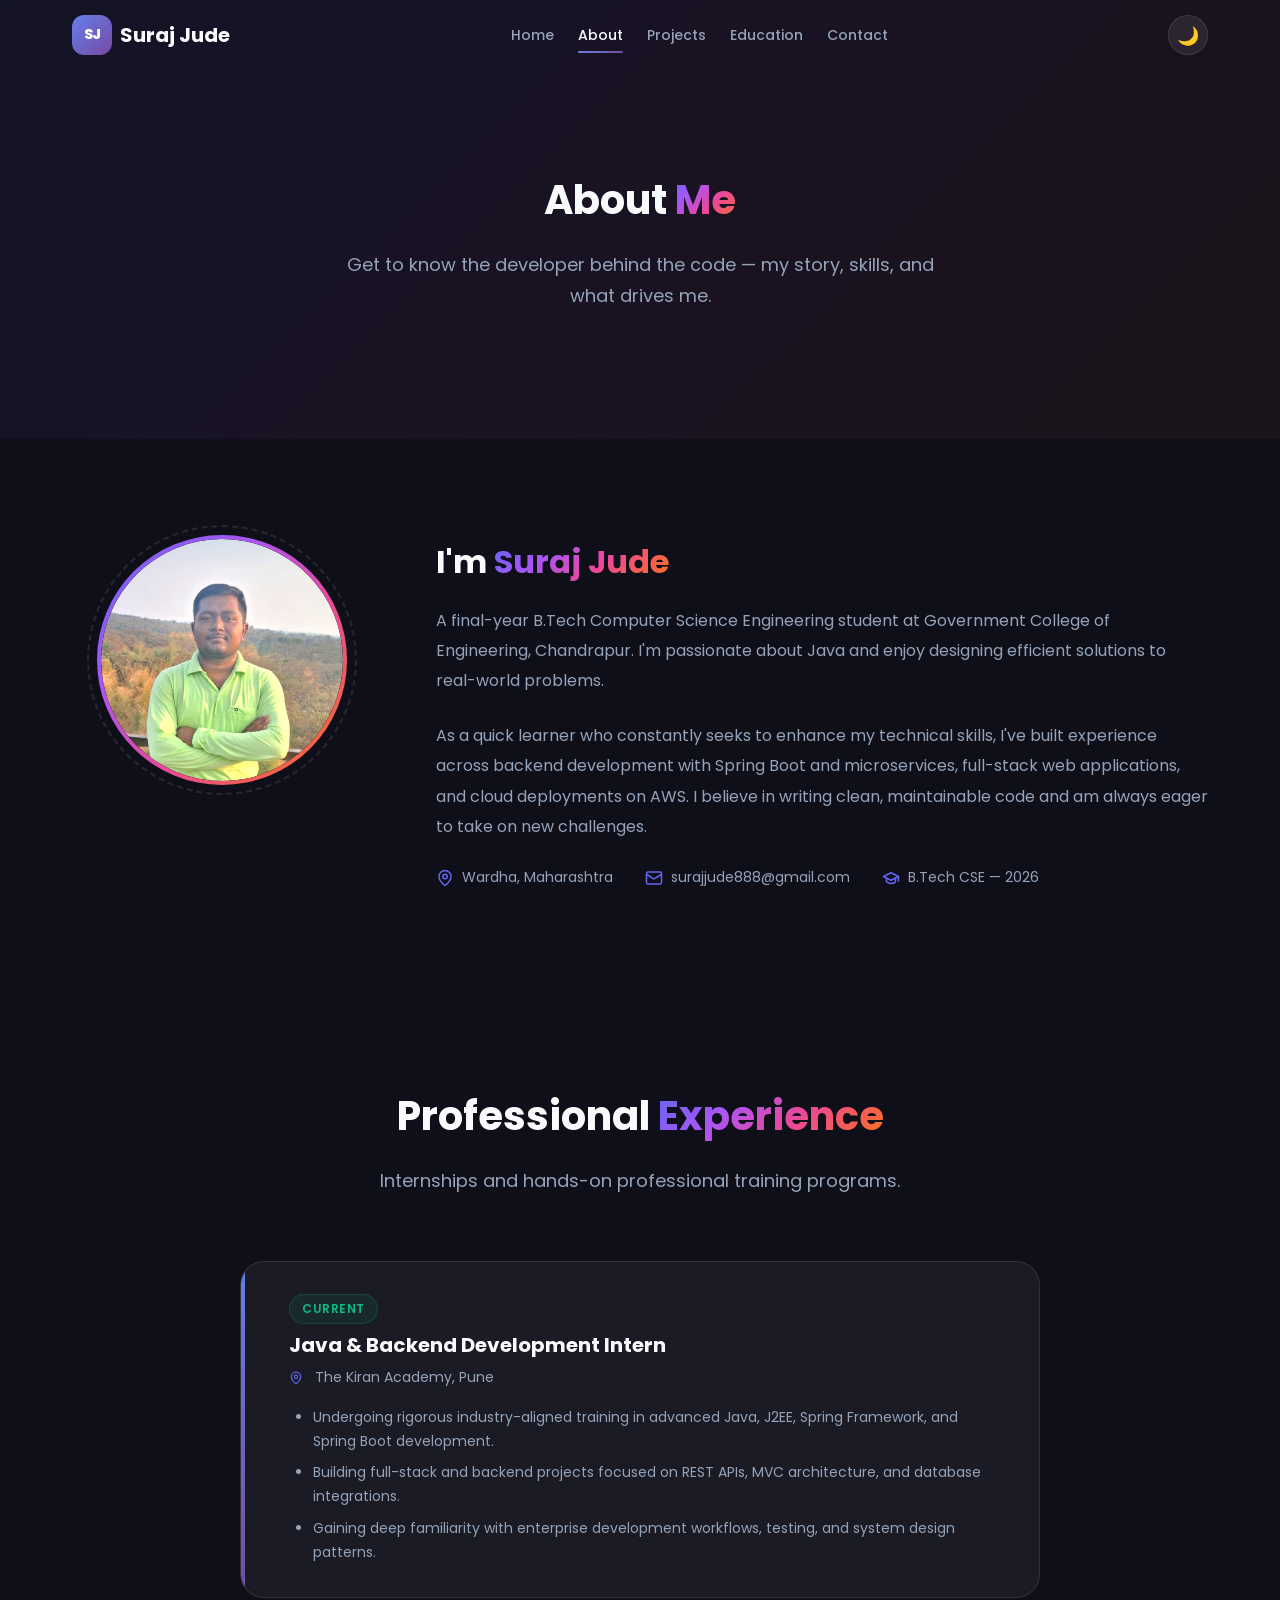
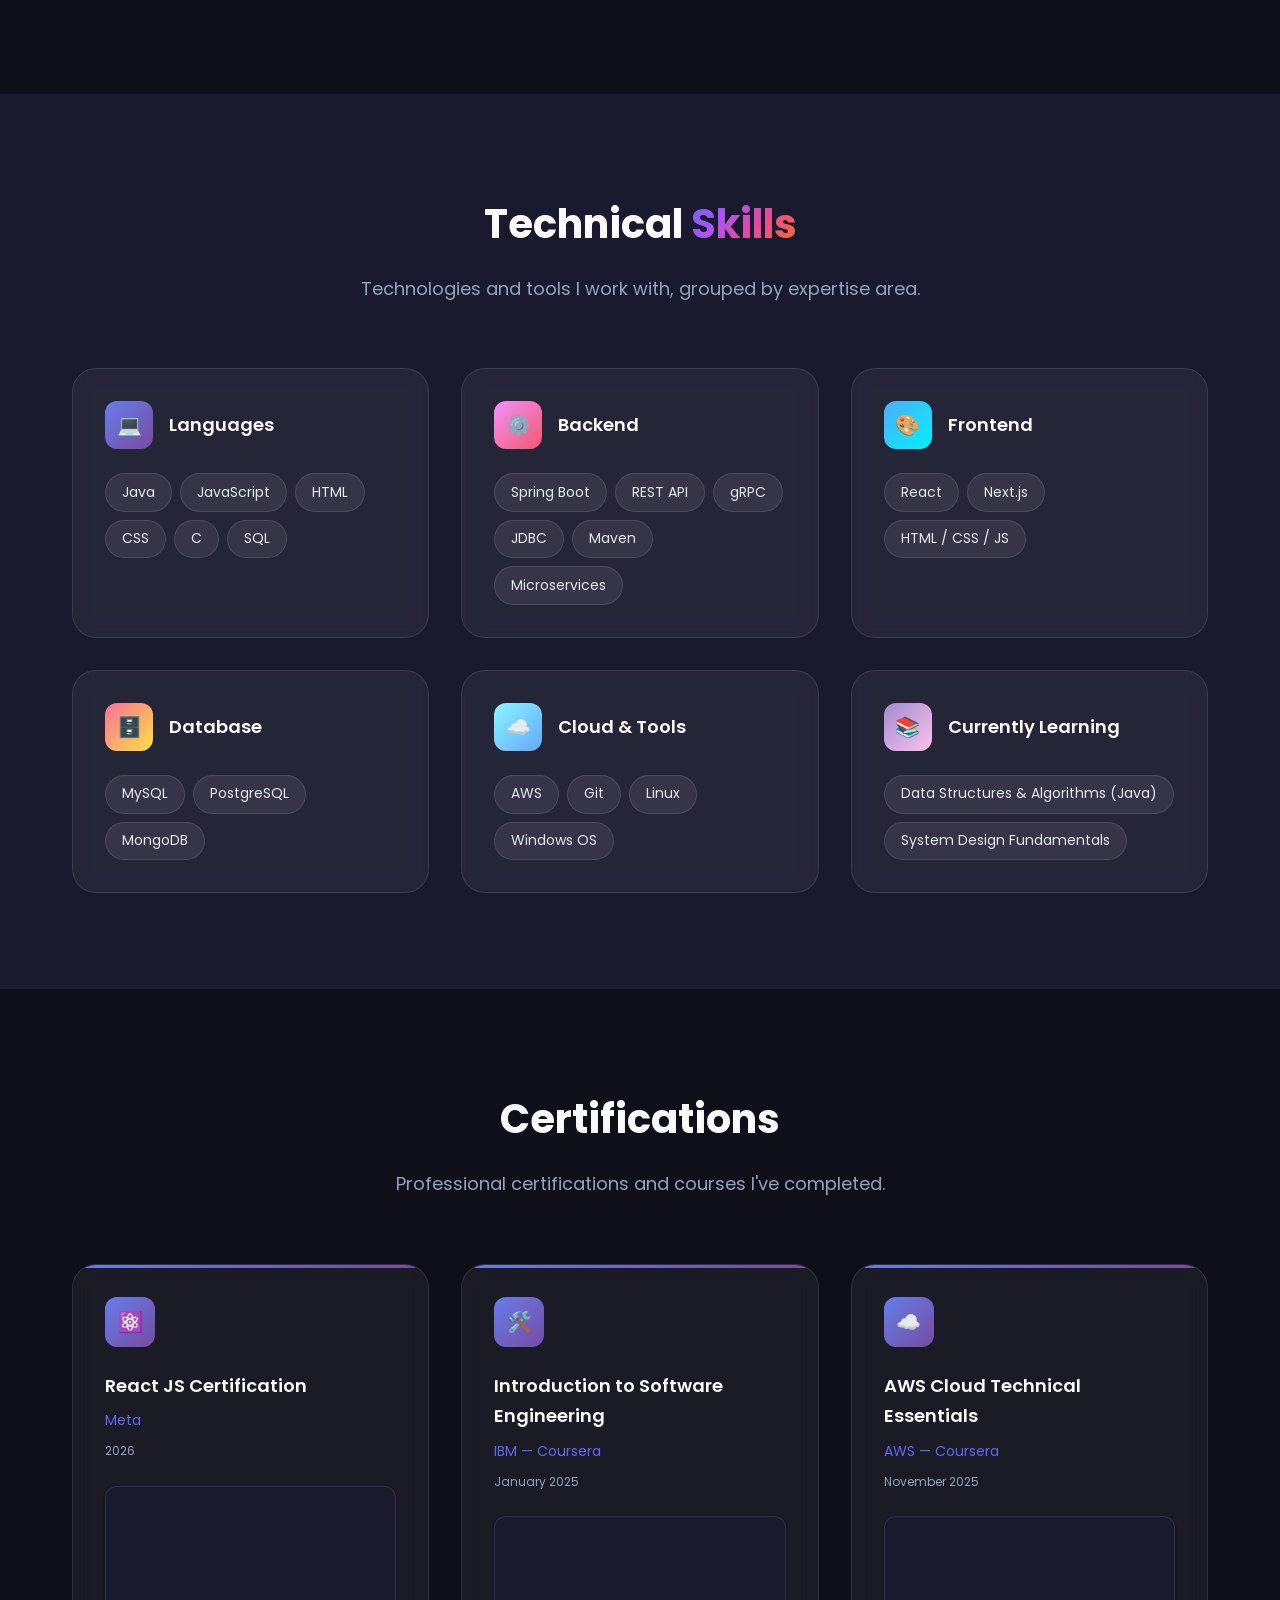
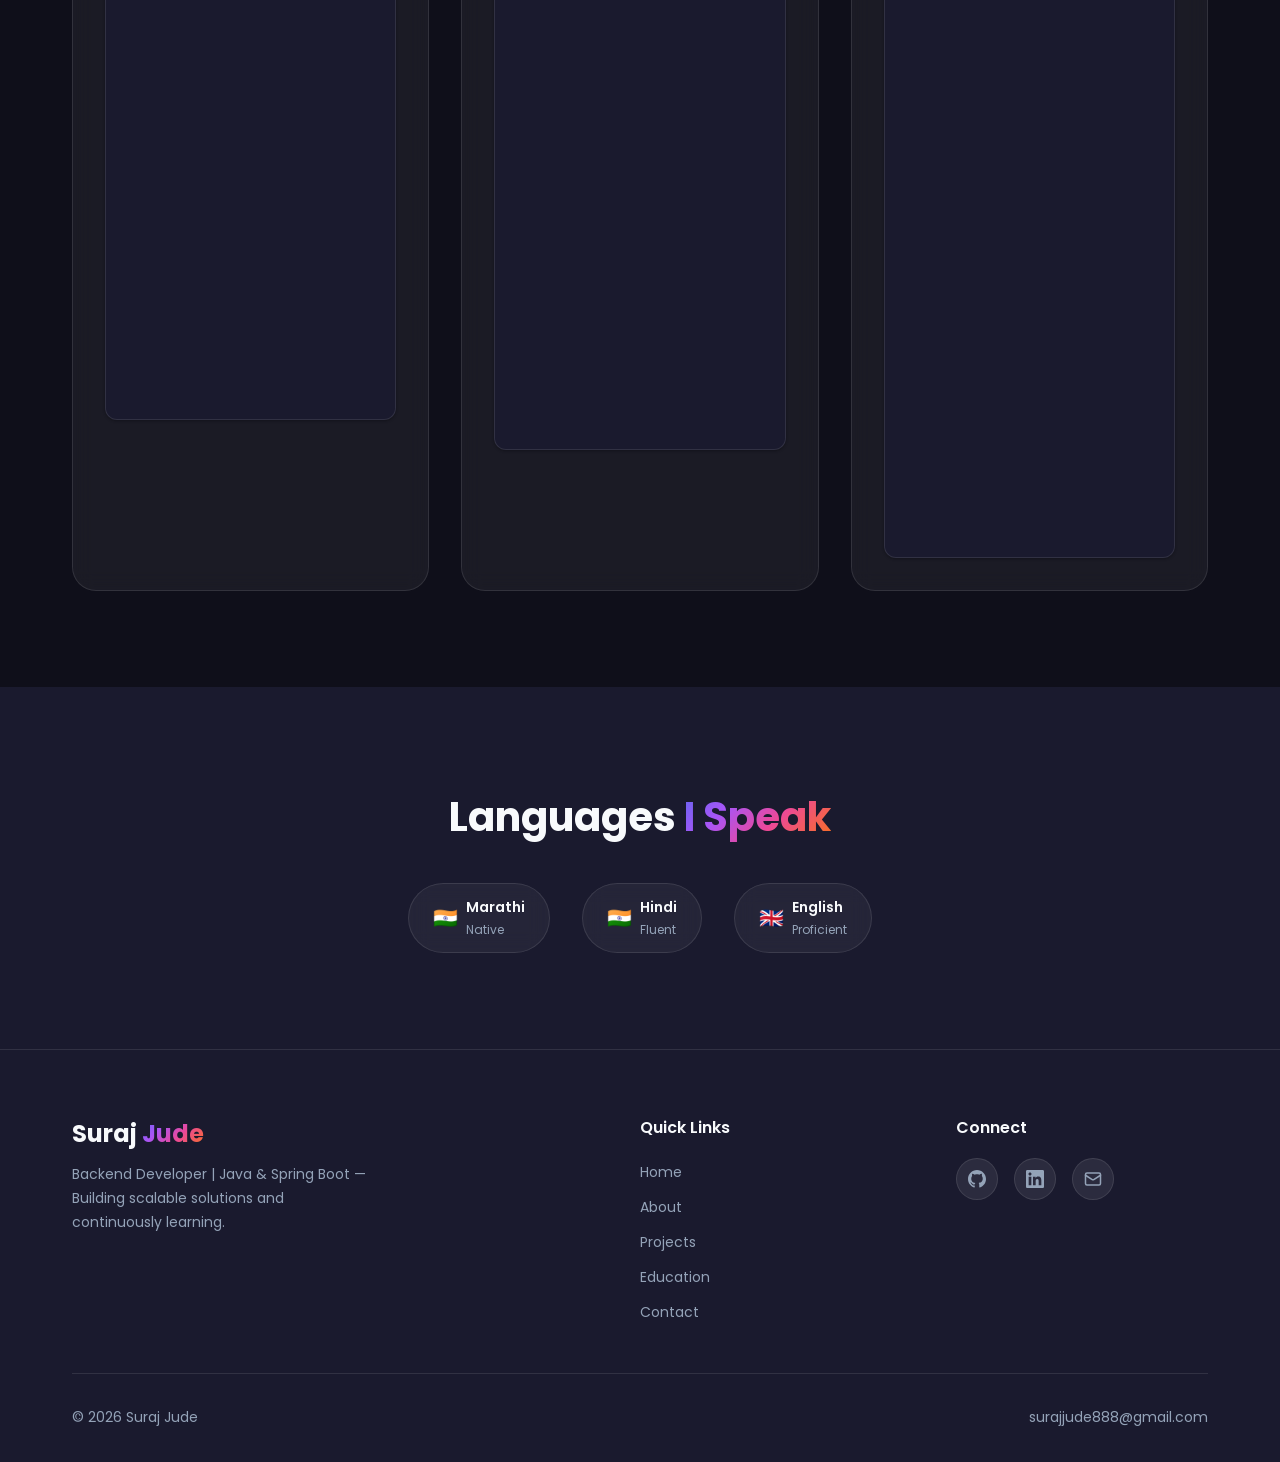
==== about.html @ 613902fc "first commit" ====
<!DOCTYPE html>
<html lang="en" data-theme="dark">
<head>
  <meta charset="UTF-8">
  <meta name="viewport" content="width=device-width, initial-scale=1.0">
  <meta name="description" content="About Suraj Jude — Skills, certifications, and background in backend development, Java, Spring Boot, and cloud technologies.">
  <title>About — Suraj Jude</title>

  <!-- Favicon -->
  <link rel="icon" href="data:image/svg+xml,<svg xmlns='http://www.w3.org/2000/svg' viewBox='0 0 100 100'><defs><linearGradient id='g' x1='0%25' y1='0%25' x2='100%25' y2='100%25'><stop offset='0%25' style='stop-color:%236366f1'/><stop offset='100%25' style='stop-color:%23a855f7'/></linearGradient></defs><rect rx='20' width='100' height='100' fill='url(%23g)'/><text x='50' y='68' font-family='Poppins,sans-serif' font-size='48' font-weight='800' fill='white' text-anchor='middle'>SJ</text></svg>" type="image/svg+xml">

  <link rel="stylesheet" href="css/style.css">
</head>
<body>

  <!-- ==================== NAVBAR ==================== -->
  <nav class="navbar" aria-label="Main navigation">
    <div class="container">
      <a href="index.html" class="nav-logo" aria-label="Suraj Jude — Home">
        <span class="nav-logo-badge">SJ</span>
        <span>Suraj Jude</span>
      </a>
      <ul class="nav-links" id="nav-links">
        <li><a href="index.html" class="nav-link">Home</a></li>
        <li><a href="about.html" class="nav-link">About</a></li>
        <li><a href="projects.html" class="nav-link">Projects</a></li>
        <li><a href="education.html" class="nav-link">Education</a></li>
        <li><a href="contact.html" class="nav-link">Contact</a></li>
      </ul>
      <div class="nav-actions">
        <button class="theme-toggle" aria-label="Toggle dark/light mode">
          <span class="icon-moon">🌙</span>
          <span class="icon-sun">☀️</span>
        </button>
        <button class="nav-hamburger" id="nav-hamburger" aria-label="Toggle menu" aria-expanded="false">
          <span></span><span></span><span></span>
        </button>
      </div>
    </div>
  </nav>
  <div class="nav-mobile-overlay" id="nav-mobile-overlay"></div>

  <!-- ==================== PAGE HEADER ==================== -->
  <header class="page-header">
    <div class="container">
      <h1 class="section-title">About <span>Me</span></h1>
      <p class="section-subtitle">Get to know the developer behind the code — my story, skills, and what drives me.</p>
    </div>
  </header>

  <!-- ==================== ABOUT INTRO ==================== -->
  <section class="section">
    <div class="container">
      <div class="about-intro">
        <div class="about-photo-wrapper reveal-left">
          <div class="about-photo">
            <div class="about-photo-inner">
              <img src="assets/images/myphoto.jpg" alt="Suraj Jude — Backend Developer" class="profile-photo">
            </div>
          </div>
        </div>

        <div class="about-bio reveal-right">
          <h2>I'm <span class="gradient-text">Suraj Jude</span></h2>
          <p>
            A final-year B.Tech Computer Science Engineering student at Government College of Engineering, Chandrapur. I'm passionate about Java and enjoy designing efficient solutions to real-world problems.
          </p>
          <p>
            As a quick learner who constantly seeks to enhance my technical skills, I've built experience across backend development with Spring Boot and microservices, full-stack web applications, and cloud deployments on AWS. I believe in writing clean, maintainable code and am always eager to take on new challenges.
          </p>

          <div class="info-row">
            <div class="info-item">
              <svg viewBox="0 0 24 24" fill="none" stroke="currentColor" stroke-width="2" stroke-linecap="round" stroke-linejoin="round"><path d="M20 10c0 6-8 12-8 12s-8-6-8-12a8 8 0 0 1 16 0Z"/><circle cx="12" cy="10" r="3"/></svg>
              <span>Wardha, Maharashtra</span>
            </div>
            <div class="info-item">
              <svg viewBox="0 0 24 24" fill="none" stroke="currentColor" stroke-width="2" stroke-linecap="round" stroke-linejoin="round"><rect x="2" y="4" width="20" height="16" rx="2"/><path d="m22 7-8.97 5.7a1.94 1.94 0 0 1-2.06 0L2 7"/></svg>
              <span>surajjude888@gmail.com</span>
            </div>
            <div class="info-item">
              <svg viewBox="0 0 24 24" fill="none" stroke="currentColor" stroke-width="2" stroke-linecap="round" stroke-linejoin="round"><path d="M22 10v6M2 10l10-5 10 5-10 5z"/><path d="M6 12v5c3 3 10 3 12 0v-5"/></svg>
              <span>B.Tech CSE — 2026</span>
            </div>
          </div>
        </div>
      </div>
    </div>
  </section>

  <!-- ==================== EXPERIENCE ==================== -->
  <section class="section" id="experience">
    <div class="container">
      <h2 class="section-title reveal">Professional <span>Experience</span></h2>
      <p class="section-subtitle reveal">Internships and hands-on professional training programs.</p>

      <div class="experience-timeline">
        <div class="experience-card reveal">
          <div class="experience-header">
            <span class="exp-badge">Current</span>
            <h3>Java & Backend Development Intern</h3>
            <p class="exp-org">
              <svg width="14" height="14" viewBox="0 0 24 24" fill="none" stroke="currentColor" stroke-width="2" stroke-linecap="round" stroke-linejoin="round" style="display:inline-block;vertical-align:middle;margin-right:4px;"><path d="M20 10c0 6-8 12-8 12s-8-6-8-12a8 8 0 0 1 16 0Z"/><circle cx="12" cy="10" r="3"/></svg>
              The Kiran Academy, Pune
            </p>
          </div>
          <ul class="exp-details">
            <li>Undergoing rigorous industry-aligned training in advanced Java, J2EE, Spring Framework, and Spring Boot development.</li>
            <li>Building full-stack and backend projects focused on REST APIs, MVC architecture, and database integrations.</li>
            <li>Gaining deep familiarity with enterprise development workflows, testing, and system design patterns.</li>
          </ul>
        </div>
      </div>
    </div>
  </section>

  <!-- ==================== SKILLS ==================== -->
  <section class="section skills-section" id="skills">
    <div class="container">
      <h2 class="section-title">Technical <span>Skills</span></h2>
      <p class="section-subtitle">Technologies and tools I work with, grouped by expertise area.</p>

      <div class="skills-grid">
        <!-- Languages -->
        <div class="skill-category reveal">
          <div class="skill-category-header">
            <div class="skill-category-icon" style="background: var(--gradient-primary); color: #fff;">💻</div>
            <h3>Languages</h3>
          </div>
          <div class="skill-tags">
            <span class="skill-tag">Java</span>
            <span class="skill-tag">JavaScript</span>
            <span class="skill-tag">HTML</span>
            <span class="skill-tag">CSS</span>
            <span class="skill-tag">C</span>
            <span class="skill-tag">SQL</span>
          </div>
        </div>

        <!-- Backend -->
        <div class="skill-category reveal">
          <div class="skill-category-header">
            <div class="skill-category-icon" style="background: var(--gradient-accent); color: #fff;">⚙️</div>
            <h3>Backend</h3>
          </div>
          <div class="skill-tags">
            <span class="skill-tag">Spring Boot</span>
            <span class="skill-tag">REST API</span>
            <span class="skill-tag">gRPC</span>
            <span class="skill-tag">JDBC</span>
            <span class="skill-tag">Maven</span>
            <span class="skill-tag">Microservices</span>
          </div>
        </div>

        <!-- Frontend -->
        <div class="skill-category reveal">
          <div class="skill-category-header">
            <div class="skill-category-icon" style="background: var(--gradient-blue); color: #fff;">🎨</div>
            <h3>Frontend</h3>
          </div>
          <div class="skill-tags">
            <span class="skill-tag">React</span>
            <span class="skill-tag">Next.js</span>
            <span class="skill-tag">HTML / CSS / JS</span>
          </div>
        </div>

        <!-- Database -->
        <div class="skill-category reveal">
          <div class="skill-category-header">
            <div class="skill-category-icon" style="background: var(--gradient-sunset); color: #fff;">🗄️</div>
            <h3>Database</h3>
          </div>
          <div class="skill-tags">
            <span class="skill-tag">MySQL</span>
            <span class="skill-tag">PostgreSQL</span>
            <span class="skill-tag">MongoDB</span>
          </div>
        </div>

        <!-- Cloud & Tools -->
        <div class="skill-category reveal">
          <div class="skill-category-header">
            <div class="skill-category-icon" style="background: var(--gradient-cool); color: #fff;">☁️</div>
            <h3>Cloud & Tools</h3>
          </div>
          <div class="skill-tags">
            <span class="skill-tag">AWS</span>
            <span class="skill-tag">Git</span>
            <span class="skill-tag">Linux</span>
            <span class="skill-tag">Windows OS</span>
          </div>
        </div>

        <!-- Currently Learning -->
        <div class="skill-category reveal">
          <div class="skill-category-header">
            <div class="skill-category-icon" style="background: var(--gradient-ocean); color: #fff;">📚</div>
            <h3>Currently Learning</h3>
          </div>
          <div class="skill-tags">
            <span class="skill-tag">Data Structures & Algorithms (Java)</span>
            <span class="skill-tag">System Design Fundamentals</span>
          </div>
        </div>
      </div>
    </div>
  </section>

  <!-- ==================== CERTIFICATIONS ==================== -->
  <section class="section" id="certifications">
    <div class="container">
      <h2 class="section-title">Certifications</h2>
      <p class="section-subtitle">Professional certifications and courses I've completed.</p>

      <div class="certs-grid">
        <!-- React JS Certificate -->
        <div class="cert-card reveal">
          <div class="cert-icon">⚛️</div>
          <h3>React JS Certification</h3>
          <p class="cert-issuer">Meta</p>
          <p class="cert-date">2026</p>
          <div class="cert-iframe-container">
            <iframe src="https://www.linkedin.com/embed/feed/update/urn:li:ugcPost:7474443190616649728?collapsed=1" height="532" frameborder="0" allowfullscreen="" title="Embedded React Post"></iframe>
          </div>
        </div>

        <!-- Introduction to Software Engineering -->
        <div class="cert-card reveal">
          <div class="cert-icon">🛠️</div>
          <h3>Introduction to Software Engineering</h3>
          <p class="cert-issuer">IBM — Coursera</p>
          <p class="cert-date">January 2025</p>
          <div class="cert-iframe-container">
            <iframe src="https://www.linkedin.com/embed/feed/update/urn:li:ugcPost:7474443582150668288?collapsed=1" height="532" frameborder="0" allowfullscreen="" title="Embedded IBM Post"></iframe>
          </div>
        </div>

        <!-- AWS Cloud Technical Essentials -->
        <div class="cert-card reveal">
          <div class="cert-icon">☁️</div>
          <h3>AWS Cloud Technical Essentials</h3>
          <p class="cert-issuer">AWS — Coursera</p>
          <p class="cert-date">November 2025</p>
          <div class="cert-iframe-container">
            <iframe src="https://www.linkedin.com/embed/feed/update/urn:li:share:7398021955867549696?collapsed=1" height="640" frameborder="0" allowfullscreen="" title="Embedded AWS Post"></iframe>
          </div>
        </div>
      </div>
    </div>
  </section>

  <!-- ==================== LANGUAGES SPOKEN ==================== -->
  <section class="section" id="languages-spoken" style="background: var(--color-bg-secondary);">
    <div class="container">
      <h2 class="section-title">Languages <span>I Speak</span></h2>
      <div class="languages-row">
        <div class="language-item reveal">
          <span class="lang-flag">🇮🇳</span>
          <div class="lang-info">
            <div class="lang-name">Marathi</div>
            <div class="lang-level">Native</div>
          </div>
        </div>
        <div class="language-item reveal">
          <span class="lang-flag">🇮🇳</span>
          <div class="lang-info">
            <div class="lang-name">Hindi</div>
            <div class="lang-level">Fluent</div>
          </div>
        </div>
        <div class="language-item reveal">
          <span class="lang-flag">🇬🇧</span>
          <div class="lang-info">
            <div class="lang-name">English</div>
            <div class="lang-level">Proficient</div>
          </div>
        </div>
      </div>
    </div>
  </section>

  <!-- ==================== FOOTER ==================== -->
  <footer class="footer">
    <div class="container">
      <div class="footer-content">
        <div class="footer-brand">
          <h3>Suraj <span class="gradient-text">Jude</span></h3>
          <p>Backend Developer | Java & Spring Boot — Building scalable solutions and continuously learning.</p>
        </div>
        <div class="footer-links">
          <h4>Quick Links</h4>
          <ul>
            <li><a href="index.html">Home</a></li>
            <li><a href="about.html">About</a></li>
            <li><a href="projects.html">Projects</a></li>
            <li><a href="education.html">Education</a></li>
            <li><a href="contact.html">Contact</a></li>
          </ul>
        </div>
        <div class="footer-social">
          <h4>Connect</h4>
          <div class="footer-social-icons">
            <a href="https://github.com/Surajjude" class="social-icon" target="_blank" rel="noopener noreferrer" aria-label="GitHub"><svg width="18" height="18" viewBox="0 0 24 24" fill="currentColor"><path d="M12 0c-6.626 0-12 5.373-12 12 0 5.302 3.438 9.8 8.207 11.387.599.111.793-.261.793-.577v-2.234c-3.338.726-4.033-1.416-4.033-1.416-.546-1.387-1.333-1.756-1.333-1.756-1.089-.745.083-.729.083-.729 1.205.084 1.839 1.237 1.839 1.237 1.07 1.834 2.807 1.304 3.492.997.107-.775.418-1.305.762-1.604-2.665-.305-5.467-1.334-5.467-5.931 0-1.311.469-2.381 1.236-3.221-.124-.303-.535-1.524.117-3.176 0 0 1.008-.322 3.301 1.23.957-.266 1.983-.399 3.003-.404 1.02.005 2.047.138 3.006.404 2.291-1.552 3.297-1.23 3.297-1.23.653 1.653.242 2.874.118 3.176.77.84 1.235 1.911 1.235 3.221 0 4.609-2.807 5.624-5.479 5.921.43.372.823 1.102.823 2.222v3.293c0 .319.192.694.801.576 4.765-1.589 8.199-6.086 8.199-11.386 0-6.627-5.373-12-12-12z"/></svg></a>
            <a href="https://www.linkedin.com/in/suraj-jude-26513a316/" class="social-icon" target="_blank" rel="noopener noreferrer" aria-label="LinkedIn"><svg width="18" height="18" viewBox="0 0 24 24" fill="currentColor"><path d="M20.447 20.452h-3.554v-5.569c0-1.328-.027-3.037-1.852-3.037-1.853 0-2.136 1.445-2.136 2.939v5.667H9.351V9h3.414v1.561h.046c.477-.9 1.637-1.85 3.37-1.85 3.601 0 4.267 2.37 4.267 5.455v6.286zM5.337 7.433c-1.144 0-2.063-.926-2.063-2.065 0-1.138.92-2.063 2.063-2.063 1.14 0 2.064.925 2.064 2.063 0 1.139-.925 2.065-2.064 2.065zm1.782 13.019H3.555V9h3.564v11.452zM22.225 0H1.771C.792 0 0 .774 0 1.729v20.542C0 23.227.792 24 1.771 24h20.451C23.2 24 24 23.227 24 22.271V1.729C24 .774 23.2 0 22.222 0h.003z"/></svg></a>
            <a href="mailto:surajjude888@gmail.com" class="social-icon" aria-label="Email"><svg width="18" height="18" viewBox="0 0 24 24" fill="none" stroke="currentColor" stroke-width="2" stroke-linecap="round" stroke-linejoin="round"><rect x="2" y="4" width="20" height="16" rx="2"/><path d="m22 7-8.97 5.7a1.94 1.94 0 0 1-2.06 0L2 7"/></svg></a>
          </div>
        </div>
      </div>
      <div class="footer-bottom">
        <p>© <span id="footer-year"></span> Suraj Jude</p>
        <div class="footer-bottom-links">
          <a href="mailto:surajjude888@gmail.com">surajjude888@gmail.com</a>
        </div>
      </div>
    </div>
  </footer>

  <script src="js/script.js"></script>
</body>
</html>
---- css/style.css ----
/* ============================================
   PORTFOLIO WEBSITE — SHARED STYLES
   Author: Suraj Jude
   ============================================ */

/* ---------- Google Fonts ---------- */
@import url('https://fonts.googleapis.com/css2?family=Poppins:wght@300;400;500;600;700;800&display=swap');

/* ---------- CSS Custom Properties ---------- */
:root {
  /* Primary gradients */
  --gradient-primary: linear-gradient(135deg, #667eea 0%, #764ba2 100%);
  --gradient-hero: linear-gradient(135deg, #6366f1 0%, #a855f7 30%, #ec4899 60%, #f97316 100%);
  --gradient-accent: linear-gradient(135deg, #f093fb 0%, #f5576c 100%);
  --gradient-blue: linear-gradient(135deg, #4facfe 0%, #00f2fe 100%);
  --gradient-sunset: linear-gradient(135deg, #fa709a 0%, #fee140 100%);
  --gradient-ocean: linear-gradient(135deg, #a18cd1 0%, #fbc2eb 100%);
  --gradient-warm: linear-gradient(135deg, #f6d365 0%, #fda085 100%);
  --gradient-cool: linear-gradient(135deg, #89f7fe 0%, #66a6ff 100%);
  --gradient-timeline: linear-gradient(180deg, #667eea 0%, #a855f7 50%, #ec4899 100%);

  /* Solid colors */
  --color-primary: #6366f1;
  --color-secondary: #a855f7;
  --color-accent: #ec4899;
  --color-success: #10b981;
  --color-warning: #f59e0b;

  /* Neutrals */
  --color-bg: #0f0f1a;
  --color-bg-secondary: #1a1a2e;
  --color-bg-card: rgba(255, 255, 255, 0.05);
  --color-bg-glass: rgba(255, 255, 255, 0.08);
  --color-text: #e2e8f0;
  --color-text-muted: #94a3b8;
  --color-text-heading: #f8fafc;
  --color-border: rgba(255, 255, 255, 0.1);

  /* Spacing */
  --space-xs: 0.25rem;
  --space-sm: 0.5rem;
  --space-md: 1rem;
  --space-lg: 1.5rem;
  --space-xl: 2rem;
  --space-2xl: 3rem;
  --space-3xl: 4rem;
  --space-4xl: 6rem;

  /* Typography */
  --font-family: 'Poppins', sans-serif;
  --font-size-xs: 0.75rem;
  --font-size-sm: 0.875rem;
  --font-size-base: 1rem;
  --font-size-lg: 1.125rem;
  --font-size-xl: 1.25rem;
  --font-size-2xl: 1.5rem;
  --font-size-3xl: 2rem;
  --font-size-4xl: 2.5rem;
  --font-size-5xl: 3.5rem;

  /* Border radius */
  --radius-sm: 0.375rem;
  --radius-md: 0.75rem;
  --radius-lg: 1rem;
  --radius-xl: 1.5rem;
  --radius-full: 9999px;

  /* Shadows */
  --shadow-sm: 0 1px 3px rgba(0, 0, 0, 0.3);
  --shadow-md: 0 4px 6px rgba(0, 0, 0, 0.3);
  --shadow-lg: 0 10px 25px rgba(0, 0, 0, 0.4);
  --shadow-xl: 0 20px 50px rgba(0, 0, 0, 0.5);
  --shadow-glow-primary: 0 0 30px rgba(99, 102, 241, 0.3);
  --shadow-glow-accent: 0 0 30px rgba(236, 72, 153, 0.3);

  /* Transitions */
  --transition-fast: 0.2s ease;
  --transition-base: 0.3s ease;
  --transition-slow: 0.5s ease;

  /* Layout */
  --max-width: 1200px;
  --navbar-height: 70px;
}

/* ---------- Light Mode ---------- */
[data-theme="light"] {
  --color-bg: #f8fafc;
  --color-bg-secondary: #f1f5f9;
  --color-bg-card: rgba(255, 255, 255, 0.8);
  --color-bg-glass: rgba(255, 255, 255, 0.6);
  --color-text: #334155;
  --color-text-muted: #64748b;
  --color-text-heading: #0f172a;
  --color-border: rgba(0, 0, 0, 0.1);
  --shadow-sm: 0 1px 3px rgba(0, 0, 0, 0.08);
  --shadow-md: 0 4px 6px rgba(0, 0, 0, 0.08);
  --shadow-lg: 0 10px 25px rgba(0, 0, 0, 0.1);
  --shadow-xl: 0 20px 50px rgba(0, 0, 0, 0.15);
  --shadow-glow-primary: 0 0 30px rgba(99, 102, 241, 0.15);
  --shadow-glow-accent: 0 0 30px rgba(236, 72, 153, 0.15);
}

/* ---------- Reset & Base ---------- */
*,
*::before,
*::after {
  margin: 0;
  padding: 0;
  box-sizing: border-box;
}

html {
  scroll-behavior: smooth;
  font-size: 16px;
}

body {
  font-family: var(--font-family);
  background-color: var(--color-bg);
  color: var(--color-text);
  line-height: 1.7;
  overflow-x: hidden;
  min-height: 100vh;
}

a {
  text-decoration: none;
  color: inherit;
  transition: color var(--transition-fast);
}

ul, ol {
  list-style: none;
}

img {
  max-width: 100%;
  display: block;
}

button {
  font-family: inherit;
  cursor: pointer;
  border: none;
  outline: none;
}

::selection {
  background: var(--color-primary);
  color: #fff;
}

/* ---------- Scrollbar ---------- */
::-webkit-scrollbar {
  width: 8px;
}

::-webkit-scrollbar-track {
  background: var(--color-bg);
}

::-webkit-scrollbar-thumb {
  background: var(--gradient-primary);
  border-radius: var(--radius-full);
}

/* ---------- Utility Classes ---------- */
.container {
  max-width: var(--max-width);
  margin: 0 auto;
  padding: 0 var(--space-xl);
}

.section {
  padding: var(--space-4xl) 0;
}

.section-title {
  font-size: var(--font-size-4xl);
  font-weight: 700;
  color: var(--color-text-heading);
  text-align: center;
  margin-bottom: var(--space-md);
}

.section-title span {
  background: var(--gradient-hero);
  -webkit-background-clip: text;
  -webkit-text-fill-color: transparent;
  background-clip: text;
}

.section-subtitle {
  font-size: var(--font-size-lg);
  color: var(--color-text-muted);
  text-align: center;
  max-width: 600px;
  margin: 0 auto var(--space-3xl);
}

.gradient-text {
  background: var(--gradient-hero);
  -webkit-background-clip: text;
  -webkit-text-fill-color: transparent;
  background-clip: text;
}

/* ---------- Buttons ---------- */
.btn {
  display: inline-flex;
  align-items: center;
  gap: var(--space-sm);
  padding: 0.75rem 1.75rem;
  border-radius: var(--radius-full);
  font-size: var(--font-size-base);
  font-weight: 600;
  transition: all var(--transition-base);
  position: relative;
  overflow: hidden;
}

.btn-primary {
  background: var(--gradient-primary);
  color: #fff;
  box-shadow: var(--shadow-glow-primary);
}

.btn-primary:hover {
  transform: translateY(-3px);
  box-shadow: 0 0 40px rgba(99, 102, 241, 0.5);
}

.btn-secondary {
  background: transparent;
  color: var(--color-text);
  border: 2px solid var(--color-border);
  backdrop-filter: blur(10px);
}

.btn-secondary:hover {
  border-color: var(--color-primary);
  color: var(--color-primary);
  transform: translateY(-3px);
  box-shadow: var(--shadow-glow-primary);
}

.btn-accent {
  background: var(--gradient-accent);
  color: #fff;
  box-shadow: var(--shadow-glow-accent);
}

.btn-accent:hover {
  transform: translateY(-3px);
  box-shadow: 0 0 40px rgba(236, 72, 153, 0.5);
}

/* ============================================
   NAVBAR
   ============================================ */
.navbar {
  position: fixed;
  top: 0;
  left: 0;
  width: 100%;
  height: var(--navbar-height);
  z-index: 1000;
  transition: all var(--transition-base);
  display: flex;
  align-items: center;
}

.navbar.scrolled {
  background: rgba(15, 15, 26, 0.85);
  backdrop-filter: blur(20px);
  -webkit-backdrop-filter: blur(20px);
  box-shadow: 0 2px 30px rgba(0, 0, 0, 0.3);
  border-bottom: 1px solid var(--color-border);
}

[data-theme="light"] .navbar.scrolled {
  background: rgba(248, 250, 252, 0.85);
}

.navbar .container {
  display: flex;
  align-items: center;
  justify-content: space-between;
  width: 100%;
}

.nav-logo {
  display: flex;
  align-items: center;
  gap: var(--space-sm);
  font-size: var(--font-size-xl);
  font-weight: 700;
  color: var(--color-text-heading);
  z-index: 1001;
}

.nav-logo-badge {
  display: inline-flex;
  align-items: center;
  justify-content: center;
  width: 40px;
  height: 40px;
  border-radius: var(--radius-md);
  background: var(--gradient-primary);
  color: #fff;
  font-size: var(--font-size-sm);
  font-weight: 800;
  letter-spacing: -0.5px;
}

.nav-links {
  display: flex;
  align-items: center;
  gap: var(--space-lg);
}

.nav-link {
  position: relative;
  font-size: var(--font-size-sm);
  font-weight: 500;
  color: var(--color-text-muted);
  padding: var(--space-sm) 0;
  transition: color var(--transition-fast);
}

.nav-link:hover,
.nav-link.active {
  color: var(--color-text-heading);
}

.nav-link::after {
  content: '';
  position: absolute;
  bottom: 0;
  left: 0;
  width: 0;
  height: 2px;
  background: var(--gradient-primary);
  border-radius: var(--radius-full);
  transition: width var(--transition-base);
}

.nav-link:hover::after,
.nav-link.active::after {
  width: 100%;
}

.nav-actions {
  display: flex;
  align-items: center;
  gap: var(--space-md);
}

/* Theme Toggle */
.theme-toggle {
  display: flex;
  align-items: center;
  justify-content: center;
  width: 40px;
  height: 40px;
  border-radius: var(--radius-full);
  background: var(--color-bg-glass);
  border: 1px solid var(--color-border);
  color: var(--color-text);
  font-size: var(--font-size-lg);
  cursor: pointer;
  transition: all var(--transition-base);
}

.theme-toggle:hover {
  background: var(--color-bg-card);
  transform: rotate(30deg);
}

.theme-toggle .icon-sun {
  display: none;
}

[data-theme="light"] .theme-toggle .icon-moon {
  display: none;
}

[data-theme="light"] .theme-toggle .icon-sun {
  display: block;
}

/* Hamburger */
.nav-hamburger {
  display: none;
  flex-direction: column;
  justify-content: center;
  gap: 5px;
  width: 28px;
  height: 28px;
  cursor: pointer;
  z-index: 1001;
  background: none;
  border: none;
  padding: 0;
}

.nav-hamburger span {
  display: block;
  width: 100%;
  height: 2px;
  background: var(--color-text-heading);
  border-radius: var(--radius-full);
  transition: all var(--transition-base);
}

.nav-hamburger.active span:nth-child(1) {
  transform: rotate(45deg) translate(5px, 5px);
}

.nav-hamburger.active span:nth-child(2) {
  opacity: 0;
}

.nav-hamburger.active span:nth-child(3) {
  transform: rotate(-45deg) translate(5px, -5px);
}

/* Mobile Menu */
.nav-mobile-overlay {
  display: none;
  position: fixed;
  top: 0;
  left: 0;
  width: 100%;
  height: 100%;
  background: rgba(0, 0, 0, 0.5);
  z-index: 999;
  opacity: 0;
  transition: opacity var(--transition-base);
}

.nav-mobile-overlay.active {
  display: block;
  opacity: 1;
}

/* ============================================
   FOOTER
   ============================================ */
.footer {
  background: var(--color-bg-secondary);
  border-top: 1px solid var(--color-border);
  padding: var(--space-3xl) 0 var(--space-xl);
}

.footer-content {
  display: grid;
  grid-template-columns: 2fr 1fr 1fr;
  gap: var(--space-3xl);
  margin-bottom: var(--space-2xl);
}

.footer-brand h3 {
  font-size: var(--font-size-2xl);
  font-weight: 700;
  color: var(--color-text-heading);
  margin-bottom: var(--space-sm);
}

.footer-brand p {
  color: var(--color-text-muted);
  font-size: var(--font-size-sm);
  max-width: 300px;
}

.footer-links h4,
.footer-social h4 {
  font-size: var(--font-size-base);
  font-weight: 600;
  color: var(--color-text-heading);
  margin-bottom: var(--space-md);
}

.footer-links ul {
  display: flex;
  flex-direction: column;
  gap: var(--space-sm);
}

.footer-links a {
  color: var(--color-text-muted);
  font-size: var(--font-size-sm);
  transition: color var(--transition-fast);
}

.footer-links a:hover {
  color: var(--color-primary);
}

.footer-social-icons {
  display: flex;
  gap: var(--space-md);
}

.social-icon {
  display: inline-flex;
  align-items: center;
  justify-content: center;
  width: 42px;
  height: 42px;
  border-radius: var(--radius-full);
  background: var(--color-bg-glass);
  border: 1px solid var(--color-border);
  color: var(--color-text-muted);
  font-size: var(--font-size-lg);
  transition: all var(--transition-base);
}

.social-icon:hover {
  background: var(--gradient-primary);
  color: #fff;
  border-color: transparent;
  transform: translateY(-3px);
  box-shadow: var(--shadow-glow-primary);
}

.footer-bottom {
  border-top: 1px solid var(--color-border);
  padding-top: var(--space-xl);
  display: flex;
  justify-content: space-between;
  align-items: center;
}

.footer-bottom p {
  font-size: var(--font-size-sm);
  color: var(--color-text-muted);
}

.footer-bottom-links {
  display: flex;
  gap: var(--space-lg);
}

.footer-bottom-links a {
  font-size: var(--font-size-sm);
  color: var(--color-text-muted);
  transition: color var(--transition-fast);
}

.footer-bottom-links a:hover {
  color: var(--color-primary);
}

/* ============================================
   HERO SECTION (index.html)
   ============================================ */
.hero {
  position: relative;
  min-height: 100vh;
  display: flex;
  align-items: center;
  justify-content: center;
  overflow: hidden;
}

.hero-bg {
  position: absolute;
  top: 0;
  left: 0;
  width: 100%;
  height: 100%;
  background: var(--gradient-hero);
  background-size: 400% 400%;
  animation: gradientShift 8s ease infinite;
  z-index: 0;
}

.hero-bg::after {
  content: '';
  position: absolute;
  top: 0;
  left: 0;
  width: 100%;
  height: 100%;
  background: radial-gradient(ellipse at center, transparent 0%, var(--color-bg) 75%);
}

@keyframes gradientShift {
  0% { background-position: 0% 50%; }
  50% { background-position: 100% 50%; }
  100% { background-position: 0% 50%; }
}

/* Floating particles */
.hero-particles {
  position: absolute;
  top: 0;
  left: 0;
  width: 100%;
  height: 100%;
  z-index: 1;
  overflow: hidden;
}

.particle {
  position: absolute;
  border-radius: 50%;
  background: rgba(255, 255, 255, 0.1);
  animation: float linear infinite;
}

@keyframes float {
  0% { transform: translateY(100vh) rotate(0deg); opacity: 0; }
  10% { opacity: 1; }
  90% { opacity: 1; }
  100% { transform: translateY(-10vh) rotate(360deg); opacity: 0; }
}

.hero-container {
  display: grid;
  grid-template-columns: 1.2fr 0.8fr;
  gap: var(--space-3xl);
  align-items: center;
  position: relative;
  z-index: 2;
  width: 100%;
}

.hero-content {
  position: relative;
  z-index: 2;
  text-align: left;
  max-width: 100%;
  padding: 0;
}

/* Hero Profile Photo styling */
.hero-photo-wrapper {
  position: relative;
  width: 320px;
  height: 320px;
  margin: 0 auto;
}

.hero-photo {
  width: 100%;
  height: 100%;
  border-radius: 50%;
  padding: 5px;
  background: var(--gradient-hero);
  position: relative;
  box-shadow: var(--shadow-glow-primary);
}

.hero-photo-inner {
  width: 100%;
  height: 100%;
  border-radius: 50%;
  background: var(--color-bg-secondary);
  display: flex;
  align-items: center;
  justify-content: center;
  overflow: hidden;
}

.hero-profile-photo {
  width: 100%;
  height: 100%;
  object-fit: cover;
  border-radius: 50%;
  filter: contrast(1.08) brightness(1.05) saturate(1.15);
  transition: all 0.6s cubic-bezier(0.16, 1, 0.3, 1);
}

.hero-profile-photo:hover {
  filter: contrast(1.12) brightness(1.1) saturate(1.3) drop-shadow(0 0 15px rgba(99, 102, 241, 0.5));
  transform: scale(1.05);
}

.hero-photo-wrapper::before {
  content: '';
  position: absolute;
  top: -12px;
  left: -12px;
  right: -12px;
  bottom: -12px;
  border-radius: 50%;
  border: 2px dashed var(--color-border);
  animation: spin 25s linear infinite;
  opacity: 0.7;
}

.hero-badge {
  display: inline-flex;
  align-items: center;
  gap: var(--space-sm);
  padding: 0.5rem 1.25rem;
  background: var(--color-bg-glass);
  border: 1px solid var(--color-border);
  border-radius: var(--radius-full);
  font-size: var(--font-size-sm);
  color: var(--color-text-muted);
  margin-bottom: var(--space-xl);
  backdrop-filter: blur(10px);
}

.hero-badge .dot {
  width: 8px;
  height: 8px;
  border-radius: 50%;
  background: var(--color-success);
  animation: pulse 2s ease infinite;
}

@keyframes pulse {
  0%, 100% { opacity: 1; }
  50% { opacity: 0.3; }
}

.hero-name {
  font-size: var(--font-size-5xl);
  font-weight: 800;
  color: #fff;
  margin-bottom: var(--space-md);
  line-height: 1.1;
}

.hero-tagline {
  font-size: var(--font-size-2xl);
  font-weight: 300;
  color: rgba(255, 255, 255, 0.8);
  margin-bottom: var(--space-lg);
  min-height: 2.4rem;
}

.hero-tagline .typed-text {
  border-right: 2px solid var(--color-accent);
  padding-right: 4px;
  animation: blink 0.8s step-end infinite;
}

@keyframes blink {
  0%, 100% { border-color: var(--color-accent); }
  50% { border-color: transparent; }
}

.hero-description {
  font-size: var(--font-size-lg);
  color: rgba(255, 255, 255, 0.6);
  max-width: 600px;
  margin: 0 0 var(--space-2xl);
  line-height: 1.8;
}

.hero-buttons {
  display: flex;
  gap: var(--space-md);
  justify-content: flex-start;
  flex-wrap: wrap;
  margin-bottom: var(--space-2xl);
}

.hero-socials {
  display: flex;
  gap: var(--space-md);
  justify-content: flex-start;
}

.hero-socials .social-icon {
  background: rgba(255, 255, 255, 0.1);
  border-color: rgba(255, 255, 255, 0.2);
  color: rgba(255, 255, 255, 0.8);
}

.hero-socials .social-icon:hover {
  background: #fff;
  color: var(--color-primary);
  border-color: #fff;
}

/* Scroll Indicator */
.scroll-indicator {
  position: absolute;
  bottom: 2rem;
  left: 50%;
  transform: translateX(-50%);
  z-index: 2;
  display: flex;
  flex-direction: column;
  align-items: center;
  gap: var(--space-sm);
  color: rgba(255, 255, 255, 0.5);
  font-size: var(--font-size-xs);
  text-transform: uppercase;
  letter-spacing: 2px;
  animation: scrollBounce 2s ease infinite;
}

.scroll-indicator .mouse {
  width: 24px;
  height: 38px;
  border: 2px solid rgba(255, 255, 255, 0.4);
  border-radius: 12px;
  position: relative;
}

.scroll-indicator .mouse::after {
  content: '';
  position: absolute;
  top: 6px;
  left: 50%;
  transform: translateX(-50%);
  width: 4px;
  height: 8px;
  background: rgba(255, 255, 255, 0.6);
  border-radius: var(--radius-full);
  animation: mouseScroll 2s ease infinite;
}

@keyframes scrollBounce {
  0%, 100% { transform: translateX(-50%) translateY(0); }
  50% { transform: translateX(-50%) translateY(8px); }
}

@keyframes mouseScroll {
  0% { opacity: 1; transform: translateX(-50%) translateY(0); }
  100% { opacity: 0; transform: translateX(-50%) translateY(10px); }
}

/* Home About Preview */
.home-about {
  background: var(--color-bg-secondary);
}

.home-about-grid {
  display: grid;
  grid-template-columns: 1fr 1fr;
  gap: var(--space-3xl);
  align-items: center;
}

.home-about-text h2 {
  font-size: var(--font-size-3xl);
  font-weight: 700;
  color: var(--color-text-heading);
  margin-bottom: var(--space-lg);
}

.home-about-text p {
  color: var(--color-text-muted);
  margin-bottom: var(--space-xl);
  line-height: 1.8;
}

.home-about-stats {
  display: grid;
  grid-template-columns: repeat(3, 1fr);
  gap: var(--space-lg);
}

.stat-card {
  text-align: center;
  padding: var(--space-lg);
  background: var(--color-bg-glass);
  border: 1px solid var(--color-border);
  border-radius: var(--radius-lg);
  backdrop-filter: blur(10px);
}

.stat-card .number {
  font-size: var(--font-size-3xl);
  font-weight: 800;
  background: var(--gradient-primary);
  -webkit-background-clip: text;
  -webkit-text-fill-color: transparent;
  background-clip: text;
}

.stat-card .label {
  font-size: var(--font-size-xs);
  color: var(--color-text-muted);
  text-transform: uppercase;
  letter-spacing: 1px;
  margin-top: var(--space-xs);
}

/* ============================================
   ABOUT PAGE
   ============================================ */
.page-header {
  padding-top: calc(var(--navbar-height) + var(--space-4xl));
  padding-bottom: var(--space-3xl);
  text-align: center;
  position: relative;
  overflow: hidden;
}

.page-header::before {
  content: '';
  position: absolute;
  top: 0;
  left: 0;
  width: 100%;
  height: 100%;
  background: var(--gradient-hero);
  opacity: 0.05;
  z-index: 0;
}

.page-header .container {
  position: relative;
  z-index: 1;
}

/* About intro */
.about-intro {
  display: grid;
  grid-template-columns: 300px 1fr;
  gap: var(--space-3xl);
  align-items: start;
}

.about-photo-wrapper {
  position: relative;
  width: 250px;
  height: 250px;
  margin: 0 auto;
}

.about-photo {
  width: 100%;
  height: 100%;
  border-radius: 50%;
  padding: 4px;
  background: var(--gradient-hero);
  position: relative;
}

.about-photo-inner {
  width: 100%;
  height: 100%;
  border-radius: 50%;
  background: var(--color-bg-secondary);
  display: flex;
  align-items: center;
  justify-content: center;
  overflow: hidden;
}

.about-photo-inner svg {
  width: 60%;
  height: 60%;
  color: var(--color-text-muted);
  opacity: 0.5;
}

/* Profile Photo Filter */
.profile-photo {
  width: 100%;
  height: 100%;
  object-fit: cover;
  border-radius: 50%;
  filter: contrast(1.08) brightness(1.05) saturate(1.15);
  transition: all 0.6s cubic-bezier(0.16, 1, 0.3, 1);
}

.profile-photo:hover {
  filter: contrast(1.12) brightness(1.1) saturate(1.3) drop-shadow(0 0 12px rgba(99, 102, 241, 0.4));
  transform: scale(1.05);
}

/* Decorative ring around photo */
.about-photo-wrapper::before {
  content: '';
  position: absolute;
  top: -10px;
  left: -10px;
  right: -10px;
  bottom: -10px;
  border-radius: 50%;
  border: 2px dashed var(--color-border);
  animation: spin 20s linear infinite;
}

@keyframes spin {
  100% { transform: rotate(360deg); }
}

.about-bio h2 {
  font-size: var(--font-size-3xl);
  font-weight: 700;
  color: var(--color-text-heading);
  margin-bottom: var(--space-md);
}

.about-bio p {
  color: var(--color-text-muted);
  line-height: 1.9;
  margin-bottom: var(--space-lg);
}

.about-bio .info-row {
  display: flex;
  flex-wrap: wrap;
  gap: var(--space-xl);
  margin-top: var(--space-lg);
}

.about-bio .info-item {
  display: flex;
  align-items: center;
  gap: var(--space-sm);
  font-size: var(--font-size-sm);
  color: var(--color-text-muted);
}

.about-bio .info-item svg {
  width: 18px;
  height: 18px;
  color: var(--color-primary);
}

/* Skills Section */
.skills-section {
  background: var(--color-bg-secondary);
}

.skills-grid {
  display: grid;
  grid-template-columns: repeat(auto-fit, minmax(320px, 1fr));
  gap: var(--space-xl);
}

.skill-category {
  background: var(--color-bg-card);
  border: 1px solid var(--color-border);
  border-radius: var(--radius-xl);
  padding: var(--space-xl);
  backdrop-filter: blur(10px);
  transition: all var(--transition-base);
}

.skill-category:hover {
  transform: translateY(-5px);
  box-shadow: var(--shadow-lg);
  border-color: rgba(99, 102, 241, 0.3);
}

.skill-category-header {
  display: flex;
  align-items: center;
  gap: var(--space-md);
  margin-bottom: var(--space-lg);
}

.skill-category-icon {
  width: 48px;
  height: 48px;
  border-radius: var(--radius-md);
  display: flex;
  align-items: center;
  justify-content: center;
  font-size: var(--font-size-xl);
}

.skill-category-header h3 {
  font-size: var(--font-size-lg);
  font-weight: 600;
  color: var(--color-text-heading);
}

.skill-tags {
  display: flex;
  flex-wrap: wrap;
  gap: var(--space-sm);
}

.skill-tag {
  display: inline-flex;
  align-items: center;
  padding: 0.4rem 1rem;
  background: var(--color-bg-glass);
  border: 1px solid var(--color-border);
  border-radius: var(--radius-full);
  font-size: var(--font-size-sm);
  color: var(--color-text);
  transition: all var(--transition-base);
}

.skill-tag:hover {
  border-color: var(--color-primary);
  color: var(--color-primary);
  transform: translateY(-2px);
}

/* Certifications Section */
.certs-grid {
  display: grid;
  grid-template-columns: repeat(auto-fit, minmax(340px, 1fr));
  gap: var(--space-xl);
}

.cert-card {
  background: var(--color-bg-card);
  border: 1px solid var(--color-border);
  border-radius: var(--radius-xl);
  padding: var(--space-xl);
  backdrop-filter: blur(10px);
  position: relative;
  overflow: hidden;
  transition: all var(--transition-base);
}

.cert-card::before {
  content: '';
  position: absolute;
  top: 0;
  left: 0;
  width: 100%;
  height: 3px;
  background: var(--gradient-primary);
}

.cert-card:hover {
  transform: translateY(-5px);
  box-shadow: var(--shadow-lg);
}

.cert-card .cert-icon {
  width: 50px;
  height: 50px;
  border-radius: var(--radius-md);
  background: var(--gradient-primary);
  display: flex;
  align-items: center;
  justify-content: center;
  margin-bottom: var(--space-lg);
  font-size: var(--font-size-xl);
  color: #fff;
}

.cert-card h3 {
  font-size: var(--font-size-lg);
  font-weight: 600;
  color: var(--color-text-heading);
  margin-bottom: var(--space-sm);
}

.cert-card .cert-issuer {
  font-size: var(--font-size-sm);
  color: var(--color-primary);
  margin-bottom: var(--space-sm);
}

.cert-card .cert-date {
  font-size: var(--font-size-xs);
  color: var(--color-text-muted);
}

/* Certificate Iframe Embeds */
.cert-iframe-container {
  width: 100%;
  margin-top: var(--space-lg);
  border-radius: var(--radius-md);
  overflow: hidden;
  border: 1px solid var(--color-border);
  background: var(--color-bg-secondary);
  box-shadow: var(--shadow-sm);
  display: flex;
  justify-content: center;
  align-items: center;
}

.cert-iframe-container iframe {
  width: 100% !important;
  max-width: 100% !important;
  display: block;
}

/* Languages spoken */
.languages-row {
  display: flex;
  justify-content: center;
  gap: var(--space-xl);
  flex-wrap: wrap;
  margin-top: var(--space-xl);
}

.language-item {
  display: flex;
  align-items: center;
  gap: var(--space-sm);
  padding: 0.75rem 1.5rem;
  background: var(--color-bg-card);
  border: 1px solid var(--color-border);
  border-radius: var(--radius-full);
  backdrop-filter: blur(10px);
  transition: all var(--transition-base);
}

.language-item:hover {
  border-color: var(--color-primary);
  transform: translateY(-2px);
}

.language-item .lang-flag {
  font-size: var(--font-size-xl);
}

.language-item .lang-info {
  text-align: left;
}

.language-item .lang-name {
  font-size: var(--font-size-sm);
  font-weight: 600;
  color: var(--color-text-heading);
}

.language-item .lang-level {
  font-size: var(--font-size-xs);
  color: var(--color-text-muted);
}

/* ============================================
   PROJECTS PAGE
   ============================================ */
/* Filter bar */
.filter-bar {
  display: flex;
  justify-content: center;
  gap: var(--space-sm);
  flex-wrap: wrap;
  margin-bottom: var(--space-3xl);
}

.filter-btn {
  padding: 0.5rem 1.25rem;
  border-radius: var(--radius-full);
  font-size: var(--font-size-sm);
  font-weight: 500;
  color: var(--color-text-muted);
  background: var(--color-bg-glass);
  border: 1px solid var(--color-border);
  transition: all var(--transition-base);
}

.filter-btn:hover {
  color: var(--color-text);
  border-color: var(--color-primary);
}

.filter-btn.active {
  background: var(--gradient-primary);
  color: #fff;
  border-color: transparent;
  box-shadow: var(--shadow-glow-primary);
}

/* Project Card */
.project-card {
  background: var(--color-bg-card);
  border: 1px solid var(--color-border);
  border-radius: var(--radius-xl);
  overflow: hidden;
  backdrop-filter: blur(10px);
  margin-bottom: var(--space-3xl);
  transition: all var(--transition-base);
}

.project-card:hover {
  box-shadow: var(--shadow-xl);
  border-color: rgba(99, 102, 241, 0.3);
}

.project-card-inner {
  display: grid;
  grid-template-columns: 1fr 1fr;
}

.project-image {
  position: relative;
  min-height: 350px;
  display: flex;
  align-items: center;
  justify-content: center;
  overflow: hidden;
}

/* Video container — let video dictate aspect ratio */
.project-image--video {
  min-height: 0;
  align-items: stretch;
}

.project-image-placeholder {
  width: 100%;
  height: 100%;
  display: flex;
  flex-direction: column;
  align-items: center;
  justify-content: center;
  gap: var(--space-md);
  color: rgba(255, 255, 255, 0.6);
  font-size: var(--font-size-sm);
  text-transform: uppercase;
  letter-spacing: 2px;
}

.project-image-placeholder svg {
  width: 80px;
  height: 80px;
  opacity: 0.4;
}

.project-image-placeholder.gradient-1 {
  background: linear-gradient(135deg, #667eea 0%, #764ba2 50%, #f093fb 100%);
}

.project-image-placeholder.gradient-2 {
  background: linear-gradient(135deg, #4facfe 0%, #00f2fe 50%, #43e97b 100%);
}

/* Project Video */
.project-video {
  width: 100%;
  height: auto;
  display: block;
  object-fit: contain;
  background: var(--color-bg-secondary);
  transition: filter var(--transition-base);
}

.project-card:hover .project-video {
  filter: brightness(1.08);
}

/* ---- Project Image Carousel ---- */
.project-carousel {
  position: relative;
  width: 100%;
  aspect-ratio: 16 / 10;
  background: var(--color-bg-secondary);
  overflow: hidden;
}

.carousel-track {
  position: relative;
  width: 100%;
  height: 100%;
}

.carousel-slide {
  position: absolute;
  top: 0;
  left: 0;
  width: 100%;
  height: 100%;
  object-fit: contain;
  object-position: center;
  opacity: 0;
  transition: opacity 0.7s ease, transform 0.7s ease;
  transform: scale(1.02);
}

.carousel-slide.active {
  opacity: 1;
  transform: scale(1);
  z-index: 1;
}

/* Prev / Next arrows */
.carousel-btn {
  position: absolute;
  top: 50%;
  transform: translateY(-50%);
  z-index: 2;
  width: 38px;
  height: 38px;
  border-radius: 50%;
  background: rgba(0, 0, 0, 0.45);
  backdrop-filter: blur(6px);
  color: #fff;
  font-size: 1.4rem;
  display: flex;
  align-items: center;
  justify-content: center;
  border: 1px solid rgba(255, 255, 255, 0.15);
  opacity: 0;
  transition: all var(--transition-base);
  cursor: pointer;
}

.project-card:hover .carousel-btn {
  opacity: 1;
}

.carousel-btn:hover {
  background: rgba(99, 102, 241, 0.7);
  transform: translateY(-50%) scale(1.1);
}

.carousel-btn--prev {
  left: 12px;
}

.carousel-btn--next {
  right: 12px;
}

/* Dots */
.carousel-dots {
  position: absolute;
  bottom: 14px;
  left: 50%;
  transform: translateX(-50%);
  display: flex;
  gap: 8px;
  z-index: 2;
}

.carousel-dot {
  width: 8px;
  height: 8px;
  border-radius: 50%;
  border: none;
  background: rgba(255, 255, 255, 0.35);
  cursor: pointer;
  transition: all var(--transition-base);
  padding: 0;
}

.carousel-dot.active {
  background: #fff;
  transform: scale(1.3);
  box-shadow: 0 0 8px rgba(255, 255, 255, 0.5);
}

.project-info {
  padding: var(--space-2xl);
  display: flex;
  flex-direction: column;
  justify-content: center;
}

.project-info .project-date {
  font-size: var(--font-size-xs);
  color: var(--color-primary);
  text-transform: uppercase;
  letter-spacing: 2px;
  font-weight: 600;
  margin-bottom: var(--space-sm);
}

.project-info h2 {
  font-size: var(--font-size-2xl);
  font-weight: 700;
  color: var(--color-text-heading);
  margin-bottom: var(--space-md);
}

.project-info .project-desc {
  color: var(--color-text-muted);
  font-size: var(--font-size-sm);
  line-height: 1.8;
  margin-bottom: var(--space-lg);
}

.project-info .project-role {
  margin-bottom: var(--space-lg);
  padding: var(--space-md);
  background: var(--color-bg-glass);
  border-radius: var(--radius-md);
  border-left: 3px solid var(--color-primary);
}

.project-info .project-role strong {
  color: var(--color-text-heading);
  font-size: var(--font-size-sm);
}

.project-info .project-role p {
  color: var(--color-text-muted);
  font-size: var(--font-size-sm);
  margin-top: var(--space-xs);
}

.project-tech-stack {
  display: flex;
  flex-wrap: wrap;
  gap: var(--space-sm);
  margin-bottom: var(--space-lg);
}

.tech-tag {
  padding: 0.3rem 0.8rem;
  background: var(--color-bg-glass);
  border: 1px solid var(--color-border);
  border-radius: var(--radius-full);
  font-size: var(--font-size-xs);
  color: var(--color-text);
  font-weight: 500;
}

.project-links {
  display: flex;
  gap: var(--space-md);
  flex-wrap: wrap;
}

/* Architecture diagram */
.architecture-section {
  margin-top: var(--space-xl);
  padding: var(--space-lg);
  background: var(--color-bg-glass);
  border: 1px solid var(--color-border);
  border-radius: var(--radius-lg);
}

.architecture-section h4 {
  font-size: var(--font-size-sm);
  font-weight: 600;
  color: var(--color-text-heading);
  margin-bottom: var(--space-md);
  text-transform: uppercase;
  letter-spacing: 1px;
}

.arch-flow {
  display: flex;
  align-items: center;
  justify-content: center;
  gap: var(--space-md);
  flex-wrap: wrap;
}

.arch-box {
  padding: 0.75rem 1.25rem;
  background: var(--color-bg-card);
  border: 1px solid var(--color-border);
  border-radius: var(--radius-md);
  font-size: var(--font-size-xs);
  font-weight: 600;
  color: var(--color-text-heading);
  text-align: center;
  min-width: 100px;
  transition: all var(--transition-base);
}

.arch-box:hover {
  border-color: var(--color-primary);
  box-shadow: var(--shadow-glow-primary);
}

.arch-arrow {
  color: var(--color-primary);
  font-size: var(--font-size-xl);
  font-weight: 700;
}

/* ============================================
   EDUCATION PAGE — TIMELINE
   ============================================ */
.timeline {
  position: relative;
  max-width: 800px;
  margin: 0 auto;
  padding: var(--space-xl) 0;
}

.timeline::before {
  content: '';
  position: absolute;
  left: 50%;
  transform: translateX(-50%);
  width: 3px;
  height: 100%;
  background: var(--gradient-timeline);
  border-radius: var(--radius-full);
}

.timeline-item {
  position: relative;
  width: 50%;
  padding: 0 var(--space-2xl);
  margin-bottom: var(--space-3xl);
}

.timeline-item:nth-child(odd) {
  left: 0;
  text-align: right;
}

.timeline-item:nth-child(even) {
  left: 50%;
  text-align: left;
}

.timeline-dot {
  position: absolute;
  top: var(--space-xl);
  width: 20px;
  height: 20px;
  border-radius: 50%;
  background: var(--gradient-primary);
  border: 3px solid var(--color-bg);
  z-index: 1;
  box-shadow: 0 0 15px rgba(99, 102, 241, 0.5);
}

.timeline-item:nth-child(odd) .timeline-dot {
  right: -10px;
}

.timeline-item:nth-child(even) .timeline-dot {
  left: -10px;
}

.timeline-card {
  background: var(--color-bg-card);
  border: 1px solid var(--color-border);
  border-radius: var(--radius-xl);
  padding: var(--space-xl);
  backdrop-filter: blur(10px);
  transition: all var(--transition-base);
}

.timeline-card:hover {
  transform: translateY(-5px);
  box-shadow: var(--shadow-lg);
  border-color: rgba(99, 102, 241, 0.3);
}

.timeline-card .year-badge {
  display: inline-flex;
  padding: 0.3rem 0.8rem;
  background: var(--gradient-primary);
  border-radius: var(--radius-full);
  font-size: var(--font-size-xs);
  font-weight: 600;
  color: #fff;
  margin-bottom: var(--space-md);
}

.timeline-card h3 {
  font-size: var(--font-size-lg);
  font-weight: 600;
  color: var(--color-text-heading);
  margin-bottom: var(--space-sm);
}

.timeline-card .institution {
  font-size: var(--font-size-sm);
  color: var(--color-primary);
  margin-bottom: var(--space-sm);
}

.timeline-card .score {
  display: inline-flex;
  align-items: center;
  gap: var(--space-sm);
  font-size: var(--font-size-sm);
  color: var(--color-text-muted);
  padding: 0.3rem 0.8rem;
  background: var(--color-bg-glass);
  border-radius: var(--radius-full);
}

.timeline-card .score svg {
  width: 14px;
  height: 14px;
  color: var(--color-warning);
}

/* ============================================
   CONTACT PAGE
   ============================================ */
.contact-grid {
  display: grid;
  grid-template-columns: 1fr 1fr;
  gap: var(--space-3xl);
  align-items: start;
}

.contact-form {
  background: var(--color-bg-card);
  border: 1px solid var(--color-border);
  border-radius: var(--radius-xl);
  padding: var(--space-2xl);
  backdrop-filter: blur(10px);
}

.contact-form h3 {
  font-size: var(--font-size-2xl);
  font-weight: 700;
  color: var(--color-text-heading);
  margin-bottom: var(--space-lg);
}

.form-group {
  margin-bottom: var(--space-lg);
}

.form-group label {
  display: block;
  font-size: var(--font-size-sm);
  font-weight: 500;
  color: var(--color-text-heading);
  margin-bottom: var(--space-sm);
}

.form-group input,
.form-group textarea {
  width: 100%;
  padding: 0.875rem 1rem;
  background: var(--color-bg-glass);
  border: 1px solid var(--color-border);
  border-radius: var(--radius-md);
  color: var(--color-text);
  font-family: var(--font-family);
  font-size: var(--font-size-base);
  transition: all var(--transition-fast);
  outline: none;
}

.form-group input:focus,
.form-group textarea:focus {
  border-color: var(--color-primary);
  box-shadow: 0 0 0 3px rgba(99, 102, 241, 0.2);
}

.form-group textarea {
  resize: vertical;
  min-height: 140px;
}

.form-group .error-msg {
  font-size: var(--font-size-xs);
  color: #ef4444;
  margin-top: var(--space-xs);
  display: none;
}

.form-group.error input,
.form-group.error textarea {
  border-color: #ef4444;
}

.form-group.error .error-msg {
  display: block;
}

.form-success {
  display: none;
  text-align: center;
  padding: var(--space-2xl);
}

.form-success.show {
  display: block;
}

.form-success .success-icon {
  width: 70px;
  height: 70px;
  border-radius: 50%;
  background: var(--gradient-primary);
  display: flex;
  align-items: center;
  justify-content: center;
  margin: 0 auto var(--space-lg);
  font-size: var(--font-size-3xl);
  color: #fff;
}

.form-success h4 {
  font-size: var(--font-size-xl);
  font-weight: 600;
  color: var(--color-text-heading);
  margin-bottom: var(--space-sm);
}

.form-success p {
  color: var(--color-text-muted);
  font-size: var(--font-size-sm);
}

/* Contact info cards */
.contact-info {
  display: flex;
  flex-direction: column;
  gap: var(--space-xl);
}

.contact-info h3 {
  font-size: var(--font-size-2xl);
  font-weight: 700;
  color: var(--color-text-heading);
  margin-bottom: var(--space-sm);
}

.contact-info > p {
  color: var(--color-text-muted);
  margin-bottom: var(--space-md);
}

.contact-card {
  display: flex;
  align-items: center;
  gap: var(--space-lg);
  padding: var(--space-lg);
  background: var(--color-bg-card);
  border: 1px solid var(--color-border);
  border-radius: var(--radius-xl);
  backdrop-filter: blur(10px);
  transition: all var(--transition-base);
}

.contact-card:hover {
  transform: translateY(-3px);
  box-shadow: var(--shadow-lg);
  border-color: rgba(99, 102, 241, 0.3);
}

.contact-card-icon {
  width: 50px;
  height: 50px;
  border-radius: var(--radius-md);
  display: flex;
  align-items: center;
  justify-content: center;
  font-size: var(--font-size-xl);
  flex-shrink: 0;
}

.contact-card-info h4 {
  font-size: var(--font-size-base);
  font-weight: 600;
  color: var(--color-text-heading);
  margin-bottom: var(--space-xs);
}

.contact-card-info a,
.contact-card-info p {
  font-size: var(--font-size-sm);
  color: var(--color-text-muted);
  transition: color var(--transition-fast);
}

.contact-card-info a:hover {
  color: var(--color-primary);
}

/* ============================================
   SCROLL ANIMATIONS
   ============================================ */
.reveal {
  opacity: 0;
  transform: translateY(40px);
  transition: all 0.8s cubic-bezier(0.16, 1, 0.3, 1);
}

.reveal.active {
  opacity: 1;
  transform: translateY(0);
}

.reveal-left {
  opacity: 0;
  transform: translateX(-40px);
  transition: all 0.8s cubic-bezier(0.16, 1, 0.3, 1);
}

.reveal-left.active {
  opacity: 1;
  transform: translateX(0);
}

.reveal-right {
  opacity: 0;
  transform: translateX(40px);
  transition: all 0.8s cubic-bezier(0.16, 1, 0.3, 1);
}

.reveal-right.active {
  opacity: 1;
  transform: translateX(0);
}

.reveal-scale {
  opacity: 0;
  transform: scale(0.9);
  transition: all 0.8s cubic-bezier(0.16, 1, 0.3, 1);
}

.reveal-scale.active {
  opacity: 1;
  transform: scale(1);
}

/* ============================================
   RESPONSIVE — TABLET
   ============================================ */
@media (max-width: 1024px) {
  .hero-container {
    grid-template-columns: 1fr;
    text-align: center;
    gap: var(--space-xl);
    padding-top: calc(var(--navbar-height) + var(--space-2xl));
  }

  .hero-content {
    text-align: center;
    order: 2;
  }

  .hero-content .hero-description {
    margin: 0 auto var(--space-2xl);
  }

  .hero-buttons {
    justify-content: center;
  }

  .hero-socials {
    justify-content: center;
  }

  .hero-photo-wrapper {
    width: 260px;
    height: 260px;
    order: 1;
    margin-bottom: var(--space-md);
  }

  .home-about-grid {
    grid-template-columns: 1fr;
    text-align: center;
  }

  .about-intro {
    grid-template-columns: 1fr;
    text-align: center;
  }

  .about-bio .info-row {
    justify-content: center;
  }

  .project-card-inner {
    grid-template-columns: 1fr;
  }

  .project-image {
    min-height: 250px;
  }

  .contact-grid {
    grid-template-columns: 1fr;
  }

  .footer-content {
    grid-template-columns: 1fr 1fr;
  }
}

/* ============================================
   RESPONSIVE — MOBILE
   ============================================ */
@media (max-width: 768px) {
  :root {
    --font-size-5xl: 2.5rem;
    --font-size-4xl: 2rem;
    --font-size-3xl: 1.5rem;
    --font-size-2xl: 1.25rem;
  }

  .container {
    padding: 0 var(--space-md);
  }

  .section {
    padding: var(--space-3xl) 0;
  }

  /* Mobile nav */
  .nav-links {
    position: fixed;
    top: 0;
    right: -100%;
    width: 280px;
    height: 100vh;
    background: var(--color-bg-secondary);
    flex-direction: column;
    justify-content: center;
    padding: var(--space-2xl);
    transition: right var(--transition-base);
    border-left: 1px solid var(--color-border);
    z-index: 1000;
  }

  .nav-links.active {
    right: 0;
  }

  .nav-link {
    font-size: var(--font-size-lg);
    padding: var(--space-md) 0;
  }

  .nav-hamburger {
    display: flex;
  }

  /* Hero */
  .hero-name {
    font-size: var(--font-size-4xl);
  }

  .hero-tagline {
    font-size: var(--font-size-xl);
  }

  .hero-buttons {
    flex-direction: column;
    align-items: center;
  }

  /* Stats */
  .home-about-stats {
    grid-template-columns: repeat(3, 1fr);
    gap: var(--space-sm);
  }

  /* About */
  .about-photo-wrapper {
    width: 200px;
    height: 200px;
  }

  /* Skills */
  .skills-grid {
    grid-template-columns: 1fr;
  }

  /* Certs */
  .certs-grid {
    grid-template-columns: 1fr;
  }

  /* Timeline */
  .timeline::before {
    left: 20px;
  }

  .timeline-item {
    width: 100%;
    left: 0 !important;
    padding-left: 55px;
    padding-right: 0;
    text-align: left !important;
  }

  .timeline-dot {
    left: 11px !important;
    right: auto !important;
  }

  /* Footer */
  .footer-content {
    grid-template-columns: 1fr;
    text-align: center;
  }

  .footer-brand p {
    max-width: 100%;
  }

  .footer-social-icons {
    justify-content: center;
  }

  .footer-bottom {
    flex-direction: column;
    gap: var(--space-md);
    text-align: center;
  }

  .footer-bottom-links {
    justify-content: center;
  }

  /* Languages */
  .languages-row {
    flex-direction: column;
    align-items: center;
  }

  /* Arch flow */
  .arch-flow {
    flex-direction: column;
  }

  .arch-arrow {
    transform: rotate(90deg);
  }
}

@media (max-width: 480px) {
  :root {
    --font-size-5xl: 2rem;
    --font-size-4xl: 1.75rem;
  }

  .home-about-stats {
    grid-template-columns: 1fr;
  }
}

/* ============================================
   NEW HOMEPAGE SECTIONS
   ============================================ */

/* ---- Specialization / Services Section ---- */
.home-services {
  position: relative;
}

.services-grid {
  display: grid;
  grid-template-columns: repeat(auto-fit, minmax(300px, 1fr));
  gap: var(--space-xl);
  margin-top: var(--space-2xl);
}

.service-card {
  background: var(--color-bg-card);
  border: 1px solid var(--color-border);
  border-radius: var(--radius-xl);
  padding: var(--space-2xl) var(--space-xl);
  text-align: center;
  backdrop-filter: blur(10px);
  transition: transform var(--transition-base), border-color var(--transition-base), box-shadow var(--transition-base);
  display: flex;
  flex-direction: column;
  align-items: center;
  gap: var(--space-md);
}

.service-card:hover {
  transform: translateY(-8px);
  border-color: rgba(99, 102, 241, 0.4);
  box-shadow: var(--shadow-lg), var(--shadow-glow-primary);
}

.service-icon {
  width: 60px;
  height: 60px;
  border-radius: var(--radius-md);
  display: flex;
  align-items: center;
  justify-content: center;
  font-size: var(--font-size-2xl);
  margin-bottom: var(--space-sm);
  transition: transform var(--transition-base);
}

.service-card:hover .service-icon {
  transform: scale(1.1) rotate(5deg);
}

.service-card h3 {
  font-size: var(--font-size-xl);
  color: var(--color-text-heading);
  font-weight: 600;
}

.service-card p {
  color: var(--color-text-muted);
  font-size: var(--font-size-sm);
  line-height: 1.6;
}

/* ---- Featured Projects Section ---- */
.home-projects {
  position: relative;
}

.featured-projects-grid {
  display: grid;
  grid-template-columns: repeat(auto-fit, minmax(340px, 1fr));
  gap: var(--space-2xl);
  margin-top: var(--space-2xl);
}

.featured-card {
  background: var(--color-bg-card);
  border: 1px solid var(--color-border);
  border-radius: var(--radius-xl);
  overflow: hidden;
  backdrop-filter: blur(10px);
  transition: transform var(--transition-base), border-color var(--transition-base), box-shadow var(--transition-base);
  display: flex;
  flex-direction: column;
}

.featured-card:hover {
  transform: translateY(-8px);
  border-color: rgba(168, 85, 247, 0.4);
  box-shadow: var(--shadow-lg), var(--shadow-glow-accent);
}

.featured-card-image {
  height: 180px;
  display: flex;
  align-items: center;
  justify-content: center;
  position: relative;
  overflow: hidden;
}

.gradient-1-bg {
  background: var(--gradient-primary);
}

.gradient-2-bg {
  background: var(--gradient-accent);
}

.project-card-svg {
  width: 64px;
  height: 64px;
  color: rgba(255, 255, 255, 0.85);
  filter: drop-shadow(0 4px 8px rgba(0, 0, 0, 0.2));
  transition: transform var(--transition-base);
}

.featured-card:hover .project-card-svg {
  transform: scale(1.15) rotate(-3deg);
}

.featured-card-content {
  padding: var(--space-lg);
  display: flex;
  flex-direction: column;
  flex-grow: 1;
}

.featured-card-category {
  font-size: var(--font-size-xs);
  text-transform: uppercase;
  letter-spacing: 1px;
  color: var(--color-accent);
  font-weight: 600;
  margin-bottom: var(--space-xs);
}

.featured-card-content h3 {
  font-size: var(--font-size-lg);
  color: var(--color-text-heading);
  margin-bottom: var(--space-sm);
}

.featured-card-content p {
  color: var(--color-text-muted);
  font-size: var(--font-size-sm);
  margin-bottom: var(--space-md);
  line-height: 1.6;
}

.featured-card-tech {
  display: flex;
  flex-wrap: wrap;
  gap: var(--space-sm);
  margin-bottom: var(--space-lg);
}

.featured-card-link {
  font-size: var(--font-size-sm);
  color: var(--color-primary);
  font-weight: 500;
  margin-top: auto;
  align-self: flex-start;
  display: inline-flex;
  align-items: center;
  gap: 4px;
  transition: color var(--transition-fast), transform var(--transition-fast);
}

.featured-card-link:hover {
  color: var(--color-secondary);
  transform: translateX(4px);
}

.featured-projects-cta {
  text-align: center;
  margin-top: var(--space-3xl);
}

/* ---- Home CTA Section ---- */
.home-cta {
  padding-bottom: var(--space-4xl);
}

.cta-box {
  background: linear-gradient(135deg, rgba(99, 102, 241, 0.08) 0%, rgba(236, 72, 153, 0.08) 100%);
  border: 1px solid var(--color-border);
  border-radius: var(--radius-xl);
  padding: var(--space-3xl);
  display: flex;
  align-items: center;
  justify-content: space-between;
  gap: var(--space-2xl);
  backdrop-filter: blur(10px);
  position: relative;
  overflow: hidden;
}

.cta-box::before {
  content: '';
  position: absolute;
  top: -50%;
  left: -50%;
  width: 200%;
  height: 200%;
  background: radial-gradient(circle, rgba(99, 102, 241, 0.05) 0%, transparent 70%);
  pointer-events: none;
  animation: pulseRotate 15s linear infinite;
}

@keyframes pulseRotate {
  0% { transform: rotate(0deg) scale(1); }
  50% { transform: rotate(180deg) scale(1.1); }
  100% { transform: rotate(360deg) scale(1); }
}

.cta-content {
  max-width: 600px;
  position: relative;
  z-index: 1;
}

.cta-content h2 {
  font-size: var(--font-size-2xl);
  color: var(--color-text-heading);
  margin-bottom: var(--space-sm);
  line-height: 1.3;
}

.cta-content p {
  color: var(--color-text-muted);
  font-size: var(--font-size-base);
  line-height: 1.6;
}

.cta-action {
  position: relative;
  z-index: 1;
  flex-shrink: 0;
}

.btn-cta {
  display: inline-flex;
  align-items: center;
  padding: 0.875rem 2rem;
  font-weight: 600;
  box-shadow: var(--shadow-glow-primary);
}

.btn-cta:hover {
  box-shadow: 0 0 40px rgba(99, 102, 241, 0.5);
  transform: translateY(-2px);
}

/* ---- Responsive Adjustments for New Sections ---- */
@media (max-width: 992px) {
  .cta-box {
    flex-direction: column;
    text-align: center;
    padding: var(--space-2xl);
  }
  
  .cta-content {
    max-width: 100%;
  }
}

@media (max-width: 768px) {
  .featured-projects-grid {
    grid-template-columns: 1fr;
    max-width: 500px;
    margin: var(--space-2xl) auto 0;
  }
}

/* ============================================
   EXPERIENCE SECTION (about.html)
   ============================================ */
.experience-timeline {
  display: flex;
  flex-direction: column;
  gap: var(--space-xl);
  max-width: 800px;
  margin: var(--space-2xl) auto 0;
}

.experience-card {
  background: var(--color-bg-card);
  border: 1px solid var(--color-border);
  border-radius: var(--radius-xl);
  padding: var(--space-xl) var(--space-2xl);
  backdrop-filter: blur(10px);
  position: relative;
  overflow: hidden;
  transition: all var(--transition-base);
}

.experience-card::before {
  content: '';
  position: absolute;
  top: 0;
  left: 0;
  width: 4px;
  height: 100%;
  background: var(--gradient-primary);
}

.experience-card:hover {
  transform: translateY(-3px);
  box-shadow: var(--shadow-lg);
  border-color: rgba(99, 102, 241, 0.2);
}

.experience-header {
  margin-bottom: var(--space-md);
  position: relative;
}

.exp-badge {
  display: inline-block;
  padding: 0.25rem 0.75rem;
  background: rgba(16, 185, 129, 0.1);
  color: var(--color-success);
  border: 1px solid rgba(16, 185, 129, 0.2);
  border-radius: var(--radius-full);
  font-size: var(--font-size-xs);
  font-weight: 600;
  text-transform: uppercase;
  letter-spacing: 0.5px;
  margin-bottom: var(--space-xs);
}

.experience-header h3 {
  font-size: var(--font-size-xl);
  font-weight: 700;
  color: var(--color-text-heading);
  margin-bottom: var(--space-xs);
}

.exp-org {
  display: flex;
  align-items: center;
  gap: var(--space-sm);
  color: var(--color-text-muted);
  font-size: var(--font-size-sm);
}

.exp-org svg {
  color: var(--color-primary);
}

.exp-details {
  list-style-type: disc;
  margin-left: var(--space-lg);
  color: var(--color-text-muted);
  font-size: var(--font-size-sm);
  display: flex;
  flex-direction: column;
  gap: var(--space-sm);
}
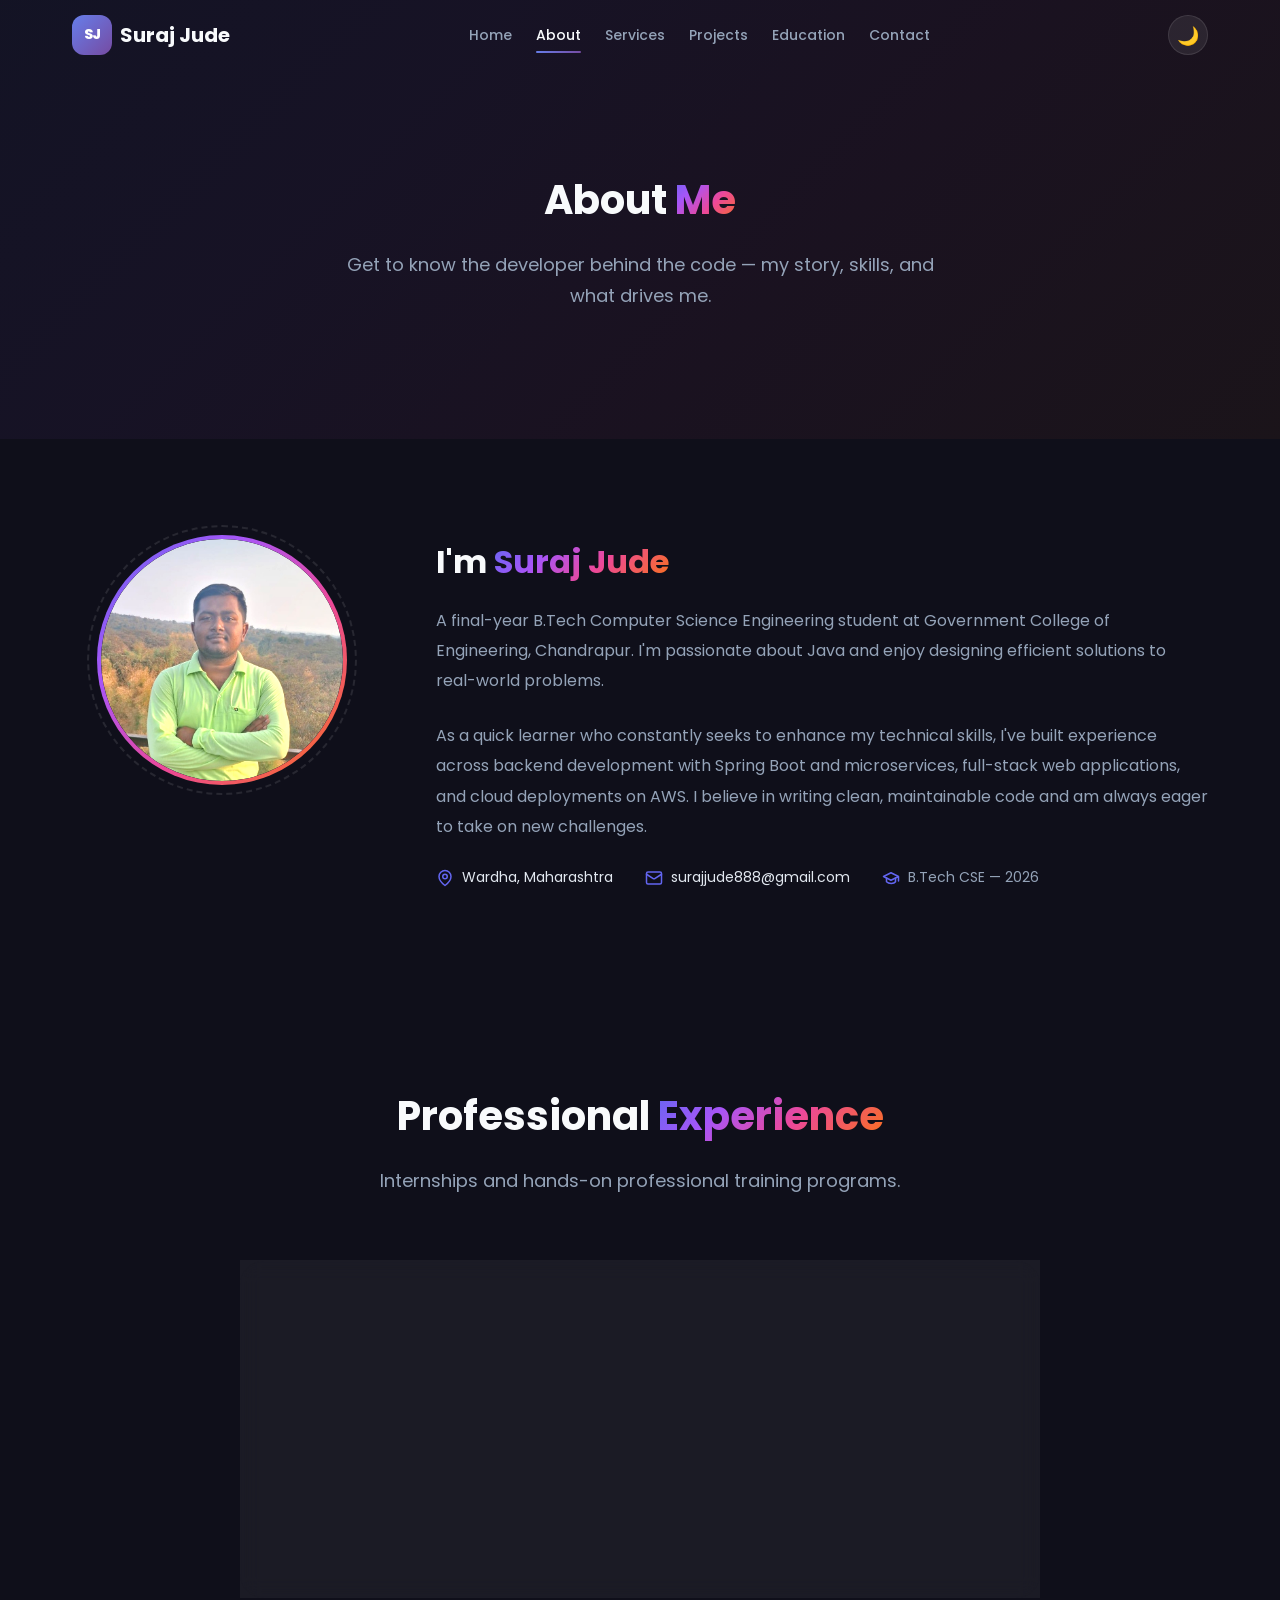
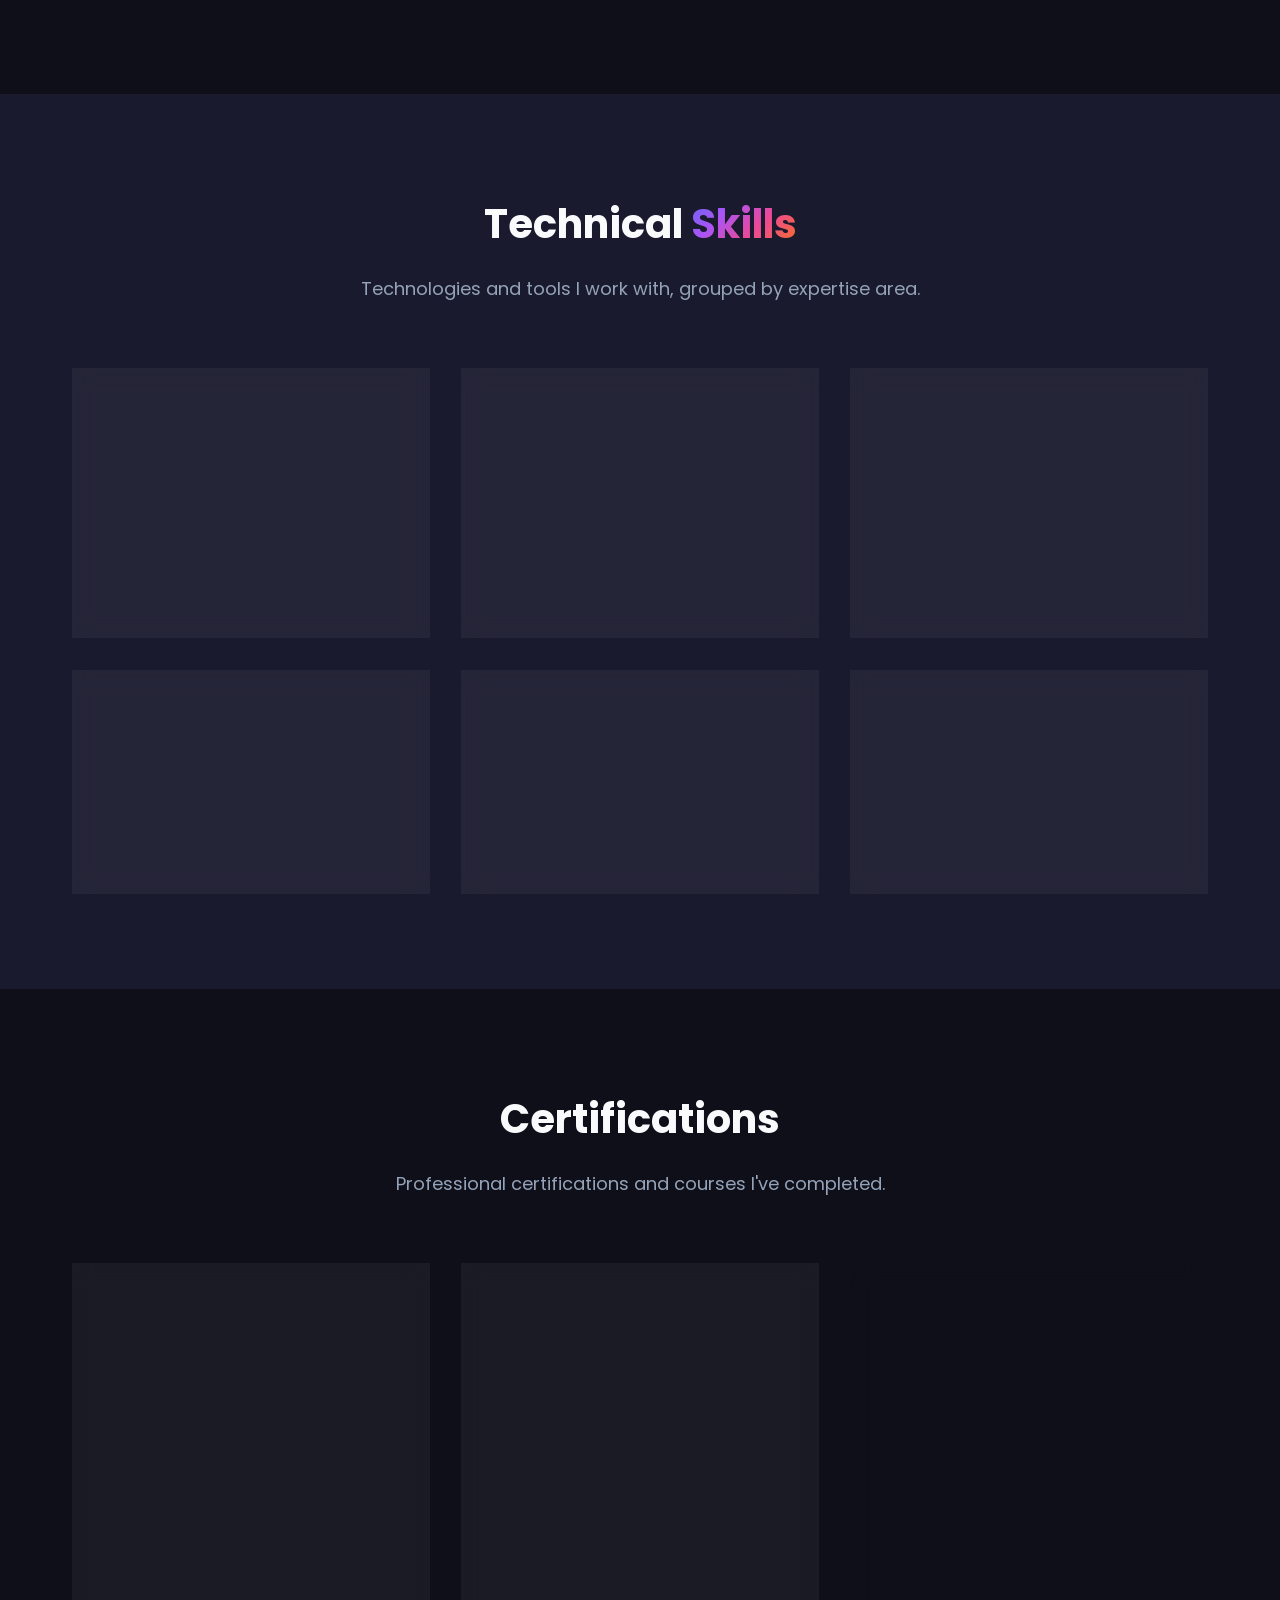
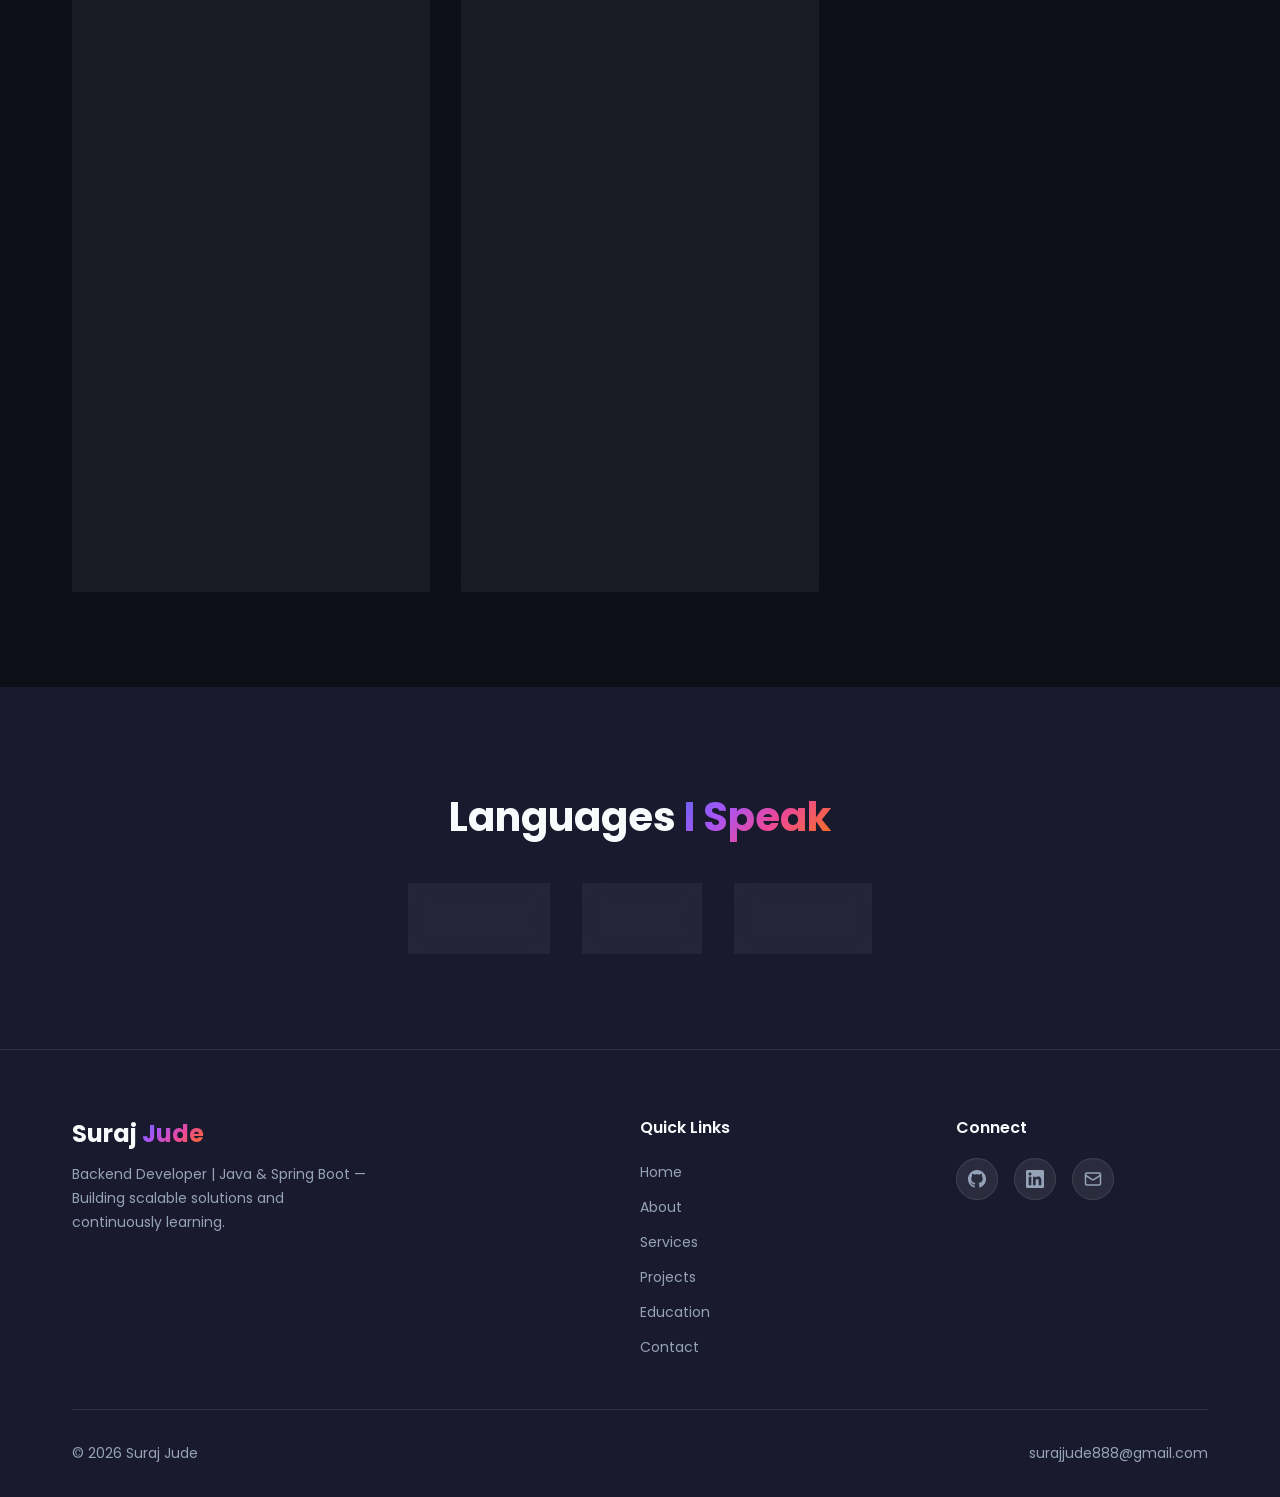
==== commit fe0468f4: "modified version" ====
--- a/about.html
+++ b/about.html
@@ -23,6 +23,7 @@
       <ul class="nav-links" id="nav-links">
         <li><a href="index.html" class="nav-link">Home</a></li>
         <li><a href="about.html" class="nav-link">About</a></li>
+        <li><a href="services.html" class="nav-link">Services</a></li>
         <li><a href="projects.html" class="nav-link">Projects</a></li>
         <li><a href="education.html" class="nav-link">Education</a></li>
         <li><a href="contact.html" class="nav-link">Contact</a></li>
@@ -70,14 +71,14 @@
           </p>
 
           <div class="info-row">
-            <div class="info-item">
+            <a href="https://www.google.com/maps/place/Wardha,+Maharashtra" target="_blank" rel="noopener noreferrer" class="info-item" style="text-decoration:none;color:inherit;">
               <svg viewBox="0 0 24 24" fill="none" stroke="currentColor" stroke-width="2" stroke-linecap="round" stroke-linejoin="round"><path d="M20 10c0 6-8 12-8 12s-8-6-8-12a8 8 0 0 1 16 0Z"/><circle cx="12" cy="10" r="3"/></svg>
               <span>Wardha, Maharashtra</span>
-            </div>
-            <div class="info-item">
+            </a>
+            <a href="mailto:surajjude888@gmail.com" class="info-item" style="text-decoration:none;color:inherit;">
               <svg viewBox="0 0 24 24" fill="none" stroke="currentColor" stroke-width="2" stroke-linecap="round" stroke-linejoin="round"><rect x="2" y="4" width="20" height="16" rx="2"/><path d="m22 7-8.97 5.7a1.94 1.94 0 0 1-2.06 0L2 7"/></svg>
               <span>surajjude888@gmail.com</span>
-            </div>
+            </a>
             <div class="info-item">
               <svg viewBox="0 0 24 24" fill="none" stroke="currentColor" stroke-width="2" stroke-linecap="round" stroke-linejoin="round"><path d="M22 10v6M2 10l10-5 10 5-10 5z"/><path d="M6 12v5c3 3 10 3 12 0v-5"/></svg>
               <span>B.Tech CSE — 2026</span>
@@ -294,6 +295,7 @@
           <ul>
             <li><a href="index.html">Home</a></li>
             <li><a href="about.html">About</a></li>
+            <li><a href="services.html">Services</a></li>
             <li><a href="projects.html">Projects</a></li>
             <li><a href="education.html">Education</a></li>
             <li><a href="contact.html">Contact</a></li>
--- a/css/style.css
+++ b/css/style.css
@@ -1337,6 +1337,22 @@
   filter: brightness(1.08);
 }
 
+/* Project Screenshot Image */
+.project-screenshot {
+  width: 100%;
+  height: 100%;
+  display: block;
+  object-fit: cover;
+  object-position: center top;
+  background: var(--color-bg-secondary);
+  transition: all 0.5s cubic-bezier(0.16, 1, 0.3, 1);
+}
+
+.project-card:hover .project-screenshot {
+  filter: brightness(1.08);
+  transform: scale(1.03);
+}
+
 /* ---- Project Image Carousel ---- */
 .project-carousel {
   position: relative;
@@ -1712,7 +1728,8 @@
 }
 
 .form-group input,
-.form-group textarea {
+.form-group textarea,
+.form-group select {
   width: 100%;
   padding: 0.875rem 1rem;
   background: var(--color-bg-glass);
@@ -1726,9 +1743,30 @@
 }
 
 .form-group input:focus,
-.form-group textarea:focus {
+.form-group textarea:focus,
+.form-group select:focus {
   border-color: var(--color-primary);
   box-shadow: 0 0 0 3px rgba(99, 102, 241, 0.2);
+}
+
+.form-group select {
+  cursor: pointer;
+  appearance: none;
+  -webkit-appearance: none;
+  background-image: url("data:image/svg+xml,%3Csvg xmlns='http://www.w3.org/2000/svg' width='16' height='16' viewBox='0 0 24 24' fill='none' stroke='%2394a3b8' stroke-width='2' stroke-linecap='round' stroke-linejoin='round'%3E%3Cpolyline points='6 9 12 15 18 9'/%3E%3C/svg%3E");
+  background-repeat: no-repeat;
+  background-position: right 1rem center;
+  padding-right: 2.5rem;
+}
+
+.form-group select option {
+  background: var(--color-bg-secondary);
+  color: var(--color-text);
+  padding: 0.5rem;
+}
+
+.form-group select option:disabled {
+  color: var(--color-text-muted);
 }
 
 .form-group textarea {
@@ -1744,7 +1782,8 @@
 }
 
 .form-group.error input,
-.form-group.error textarea {
+.form-group.error textarea,
+.form-group.error select {
   border-color: #ef4444;
 }
 
@@ -2481,4 +2520,589 @@
   gap: var(--space-sm);
 }
 
-
+/* ============================================
+   SERVICES PAGE
+   ============================================ */
+
+/* ---- Availability Banner ---- */
+.services-availability-section {
+  padding-top: 0;
+  padding-bottom: var(--space-xl);
+}
+
+.services-availability-banner {
+  background: linear-gradient(135deg, rgba(99, 102, 241, 0.08) 0%, rgba(16, 185, 129, 0.08) 50%, rgba(168, 85, 247, 0.08) 100%);
+  border: 1px solid var(--color-border);
+  border-radius: var(--radius-xl);
+  padding: var(--space-2xl) var(--space-3xl);
+  position: relative;
+  overflow: hidden;
+  backdrop-filter: blur(10px);
+}
+
+.availability-pulse-ring {
+  position: absolute;
+  top: -100px;
+  right: -100px;
+  width: 300px;
+  height: 300px;
+  border-radius: 50%;
+  background: radial-gradient(circle, rgba(16, 185, 129, 0.1) 0%, transparent 70%);
+  animation: pulseRing 4s ease-in-out infinite;
+  pointer-events: none;
+}
+
+@keyframes pulseRing {
+  0%, 100% { transform: scale(1); opacity: 0.5; }
+  50% { transform: scale(1.3); opacity: 0.8; }
+}
+
+.availability-content {
+  position: relative;
+  z-index: 1;
+}
+
+.availability-indicator {
+  display: inline-flex;
+  align-items: center;
+  gap: var(--space-sm);
+  margin-bottom: var(--space-md);
+}
+
+.availability-indicator .dot {
+  width: 10px;
+  height: 10px;
+  border-radius: 50%;
+  background: var(--color-success);
+  animation: pulse 2s ease infinite;
+  box-shadow: 0 0 8px rgba(16, 185, 129, 0.5);
+}
+
+.availability-status {
+  font-size: var(--font-size-sm);
+  font-weight: 600;
+  color: var(--color-success);
+  text-transform: uppercase;
+  letter-spacing: 1px;
+}
+
+.availability-content > p {
+  color: var(--color-text-muted);
+  font-size: var(--font-size-base);
+  max-width: 700px;
+  line-height: 1.7;
+  margin-bottom: var(--space-xl);
+}
+
+.availability-actions {
+  display: flex;
+  gap: var(--space-md);
+  flex-wrap: wrap;
+}
+
+/* ---- Services Page Grid ---- */
+.services-page-grid {
+  display: grid;
+  grid-template-columns: repeat(auto-fit, minmax(350px, 1fr));
+  gap: var(--space-xl);
+  margin-top: var(--space-2xl);
+}
+
+.services-page-card {
+  background: var(--color-bg-card);
+  border: 1px solid var(--color-border);
+  border-radius: var(--radius-xl);
+  padding: var(--space-2xl);
+  backdrop-filter: blur(10px);
+  position: relative;
+  overflow: hidden;
+  transition: transform var(--transition-base), border-color var(--transition-base), box-shadow var(--transition-base);
+  display: flex;
+  flex-direction: column;
+  gap: var(--space-md);
+}
+
+.services-page-card:hover {
+  transform: translateY(-8px);
+  border-color: rgba(99, 102, 241, 0.4);
+  box-shadow: var(--shadow-lg), var(--shadow-glow-primary);
+}
+
+/* Gradient accent bar at the top of each card */
+.spc-gradient-bar {
+  position: absolute;
+  top: 0;
+  left: 0;
+  width: 100%;
+  height: 4px;
+}
+
+.gradient-bar-1 { background: var(--gradient-primary); }
+.gradient-bar-2 { background: var(--gradient-accent); }
+.gradient-bar-3 { background: var(--gradient-ocean); }
+.gradient-bar-4 { background: var(--gradient-sunset); }
+.gradient-bar-5 { background: var(--gradient-cool); }
+.gradient-bar-6 { background: var(--gradient-warm); }
+
+/* Icon wrapper */
+.spc-icon-wrapper {
+  width: 56px;
+  height: 56px;
+  border-radius: var(--radius-lg);
+  display: flex;
+  align-items: center;
+  justify-content: center;
+  color: #fff;
+  flex-shrink: 0;
+  transition: transform var(--transition-base);
+}
+
+.services-page-card:hover .spc-icon-wrapper {
+  transform: scale(1.1) rotate(5deg);
+}
+
+.services-page-card h3 {
+  font-size: var(--font-size-xl);
+  font-weight: 700;
+  color: var(--color-text-heading);
+}
+
+.services-page-card > p {
+  color: var(--color-text-muted);
+  font-size: var(--font-size-sm);
+  line-height: 1.7;
+}
+
+/* Deliverable tags */
+.spc-deliverables {
+  display: flex;
+  flex-wrap: wrap;
+  gap: var(--space-sm);
+  margin-top: var(--space-xs);
+}
+
+.spc-tag {
+  display: inline-flex;
+  align-items: center;
+  padding: 0.3rem 0.85rem;
+  background: var(--color-bg-glass);
+  border: 1px solid var(--color-border);
+  border-radius: var(--radius-full);
+  font-size: var(--font-size-xs);
+  color: var(--color-text);
+  font-weight: 500;
+  transition: all var(--transition-base);
+}
+
+.spc-tag:hover {
+  border-color: var(--color-primary);
+  color: var(--color-primary);
+  transform: translateY(-2px);
+}
+
+/* What's included */
+.spc-includes {
+  margin-top: auto;
+  padding-top: var(--space-md);
+  border-top: 1px solid var(--color-border);
+}
+
+.spc-includes h4 {
+  font-size: var(--font-size-xs);
+  font-weight: 600;
+  color: var(--color-text-heading);
+  text-transform: uppercase;
+  letter-spacing: 1px;
+  margin-bottom: var(--space-sm);
+}
+
+.spc-includes ul {
+  list-style: none;
+  display: flex;
+  flex-direction: column;
+  gap: 6px;
+}
+
+.spc-includes li {
+  position: relative;
+  padding-left: 1.25rem;
+  font-size: var(--font-size-sm);
+  color: var(--color-text-muted);
+  line-height: 1.6;
+}
+
+.spc-includes li::before {
+  content: '✓';
+  position: absolute;
+  left: 0;
+  color: var(--color-success);
+  font-weight: 700;
+  font-size: var(--font-size-xs);
+}
+
+/* ---- Process Timeline ---- */
+.services-process-section {
+  background: var(--color-bg-secondary);
+}
+
+.process-timeline {
+  max-width: 750px;
+  margin: var(--space-2xl) auto 0;
+  display: flex;
+  flex-direction: column;
+  align-items: stretch;
+}
+
+.process-step {
+  display: flex;
+  align-items: flex-start;
+  gap: var(--space-xl);
+  padding: var(--space-xl);
+  background: var(--color-bg-card);
+  border: 1px solid var(--color-border);
+  border-radius: var(--radius-xl);
+  backdrop-filter: blur(10px);
+  transition: all var(--transition-base);
+}
+
+.process-step:hover {
+  transform: translateY(-4px);
+  box-shadow: var(--shadow-lg);
+  border-color: rgba(99, 102, 241, 0.3);
+}
+
+.process-step-number {
+  font-size: var(--font-size-3xl);
+  font-weight: 800;
+  background: var(--gradient-hero);
+  -webkit-background-clip: text;
+  -webkit-text-fill-color: transparent;
+  background-clip: text;
+  flex-shrink: 0;
+  line-height: 1;
+  min-width: 52px;
+  text-align: center;
+}
+
+.process-step-content h3 {
+  font-size: var(--font-size-lg);
+  font-weight: 600;
+  color: var(--color-text-heading);
+  margin-bottom: var(--space-xs);
+}
+
+.process-step-content p {
+  color: var(--color-text-muted);
+  font-size: var(--font-size-sm);
+  line-height: 1.7;
+}
+
+.process-connector {
+  width: 3px;
+  height: 32px;
+  background: var(--gradient-primary);
+  margin: 0 auto;
+  border-radius: var(--radius-full);
+  opacity: 0.5;
+}
+
+/* ---- Tech Stack Marquee ---- */
+.tech-stack-marquee {
+  overflow: hidden;
+  mask-image: linear-gradient(to right, transparent 0%, black 10%, black 90%, transparent 100%);
+  -webkit-mask-image: linear-gradient(to right, transparent 0%, black 10%, black 90%, transparent 100%);
+  margin-top: var(--space-2xl);
+}
+
+.marquee-track {
+  display: flex;
+  gap: var(--space-lg);
+  animation: marqueeScroll 30s linear infinite;
+  width: max-content;
+}
+
+@keyframes marqueeScroll {
+  0% { transform: translateX(0); }
+  100% { transform: translateX(-50%); }
+}
+
+.marquee-item {
+  display: flex;
+  align-items: center;
+  gap: var(--space-sm);
+  padding: 0.75rem 1.5rem;
+  background: var(--color-bg-card);
+  border: 1px solid var(--color-border);
+  border-radius: var(--radius-full);
+  white-space: nowrap;
+  font-size: var(--font-size-sm);
+  font-weight: 500;
+  color: var(--color-text);
+  transition: all var(--transition-base);
+  flex-shrink: 0;
+}
+
+.marquee-item:hover {
+  border-color: var(--color-primary);
+  transform: translateY(-2px);
+  box-shadow: var(--shadow-glow-primary);
+}
+
+.marquee-icon {
+  font-size: var(--font-size-lg);
+}
+
+/* Pause marquee on hover */
+.tech-stack-marquee:hover .marquee-track {
+  animation-play-state: paused;
+}
+
+/* ---- Pricing Section ---- */
+.pricing-section {
+  background: var(--color-bg-secondary);
+}
+
+.pricing-grid {
+  display: grid;
+  grid-template-columns: repeat(4, 1fr);
+  gap: var(--space-xl);
+  margin-top: var(--space-2xl);
+  align-items: start;
+}
+
+.pricing-card {
+  background: var(--color-bg-card);
+  border: 1px solid var(--color-border);
+  border-radius: var(--radius-xl);
+  padding: var(--space-2xl) var(--space-xl);
+  backdrop-filter: blur(10px);
+  position: relative;
+  overflow: hidden;
+  display: flex;
+  flex-direction: column;
+  align-items: center;
+  text-align: center;
+  transition: transform var(--transition-base), border-color var(--transition-base), box-shadow var(--transition-base);
+}
+
+.pricing-card:hover {
+  transform: translateY(-8px);
+  border-color: rgba(99, 102, 241, 0.35);
+  box-shadow: var(--shadow-lg), var(--shadow-glow-primary);
+}
+
+/* Gradient bar at top */
+.pricing-card-gradient {
+  position: absolute;
+  top: 0;
+  left: 0;
+  width: 100%;
+  height: 4px;
+}
+
+/* Popular card — highlighted */
+.pricing-card--popular {
+  border-color: rgba(99, 102, 241, 0.5);
+  box-shadow: 0 0 40px rgba(99, 102, 241, 0.15);
+  transform: scale(1.03);
+}
+
+.pricing-card--popular:hover {
+  transform: scale(1.03) translateY(-8px);
+  box-shadow: 0 0 50px rgba(99, 102, 241, 0.25), var(--shadow-xl);
+}
+
+.pricing-popular-badge {
+  position: absolute;
+  top: 18px;
+  right: -36px;
+  background: var(--gradient-primary);
+  color: #fff;
+  font-size: 0.6rem;
+  font-weight: 700;
+  text-transform: uppercase;
+  letter-spacing: 1.5px;
+  padding: 5px 48px;
+  transform: rotate(45deg);
+  z-index: 2;
+}
+
+/* Tier name */
+.pricing-tier-badge {
+  font-size: var(--font-size-xs);
+  font-weight: 600;
+  text-transform: uppercase;
+  letter-spacing: 2px;
+  color: var(--color-text-muted);
+  margin-bottom: var(--space-md);
+  margin-top: var(--space-sm);
+}
+
+/* Price amount */
+.pricing-amount {
+  display: flex;
+  align-items: baseline;
+  gap: 4px;
+  margin-bottom: var(--space-md);
+}
+
+.pricing-currency {
+  font-size: var(--font-size-xl);
+  font-weight: 700;
+  background: var(--gradient-hero);
+  -webkit-background-clip: text;
+  -webkit-text-fill-color: transparent;
+  background-clip: text;
+}
+
+.pricing-value {
+  font-size: var(--font-size-4xl);
+  font-weight: 800;
+  background: var(--gradient-hero);
+  -webkit-background-clip: text;
+  -webkit-text-fill-color: transparent;
+  background-clip: text;
+  line-height: 1;
+}
+
+/* Short description */
+.pricing-description {
+  color: var(--color-text-muted);
+  font-size: var(--font-size-sm);
+  line-height: 1.6;
+  margin-bottom: var(--space-lg);
+  max-width: 280px;
+}
+
+/* Feature list */
+.pricing-features {
+  list-style: none;
+  width: 100%;
+  text-align: left;
+  display: flex;
+  flex-direction: column;
+  gap: 10px;
+  margin-bottom: var(--space-xl);
+  flex-grow: 1;
+}
+
+.pricing-features li {
+  position: relative;
+  padding-left: 1.6rem;
+  font-size: var(--font-size-sm);
+  color: var(--color-text);
+  line-height: 1.5;
+}
+
+.pricing-features li::before {
+  content: '✓';
+  position: absolute;
+  left: 0;
+  color: var(--color-success);
+  font-weight: 700;
+  font-size: var(--font-size-sm);
+}
+
+/* Inherited tier marker */
+.pricing-features li.pricing-inherited {
+  color: var(--color-primary);
+  font-weight: 600;
+  font-size: var(--font-size-xs);
+  padding-left: 1.6rem;
+  border-bottom: 1px solid var(--color-border);
+  padding-bottom: 10px;
+  margin-bottom: 2px;
+}
+
+.pricing-features li.pricing-inherited::before {
+  content: '↗';
+  color: var(--color-primary);
+}
+
+/* CTA button */
+.pricing-cta {
+  width: 100%;
+  text-align: center;
+  justify-content: center;
+  margin-top: auto;
+}
+
+/* Disclaimer note */
+.pricing-note {
+  text-align: center;
+  color: var(--color-text-muted);
+  font-size: var(--font-size-xs);
+  margin-top: var(--space-2xl);
+  font-style: italic;
+}
+
+.pricing-note a {
+  color: var(--color-primary);
+  text-decoration: underline;
+  text-underline-offset: 3px;
+  transition: color var(--transition-fast);
+}
+
+.pricing-note a:hover {
+  color: var(--color-secondary);
+}
+
+/* ---- Services Responsive ---- */
+@media (max-width: 1024px) {
+  .services-page-grid {
+    grid-template-columns: repeat(auto-fit, minmax(300px, 1fr));
+  }
+
+  .pricing-grid {
+    grid-template-columns: repeat(2, 1fr);
+  }
+
+  .pricing-card--popular {
+    transform: scale(1);
+  }
+
+  .pricing-card--popular:hover {
+    transform: translateY(-8px);
+  }
+
+  .pricing-value {
+    font-size: var(--font-size-3xl);
+  }
+}
+
+@media (max-width: 768px) {
+  .services-page-grid {
+    grid-template-columns: 1fr;
+  }
+
+  .pricing-grid {
+    grid-template-columns: 1fr;
+    max-width: 420px;
+    margin-left: auto;
+    margin-right: auto;
+  }
+
+  .services-availability-banner {
+    padding: var(--space-xl);
+  }
+
+  .availability-actions {
+    flex-direction: column;
+    align-items: stretch;
+  }
+
+  .availability-actions .btn {
+    justify-content: center;
+  }
+
+  .process-step {
+    flex-direction: column;
+    gap: var(--space-md);
+    padding: var(--space-lg);
+  }
+
+  .process-step-number {
+    min-width: auto;
+  }
+}
+
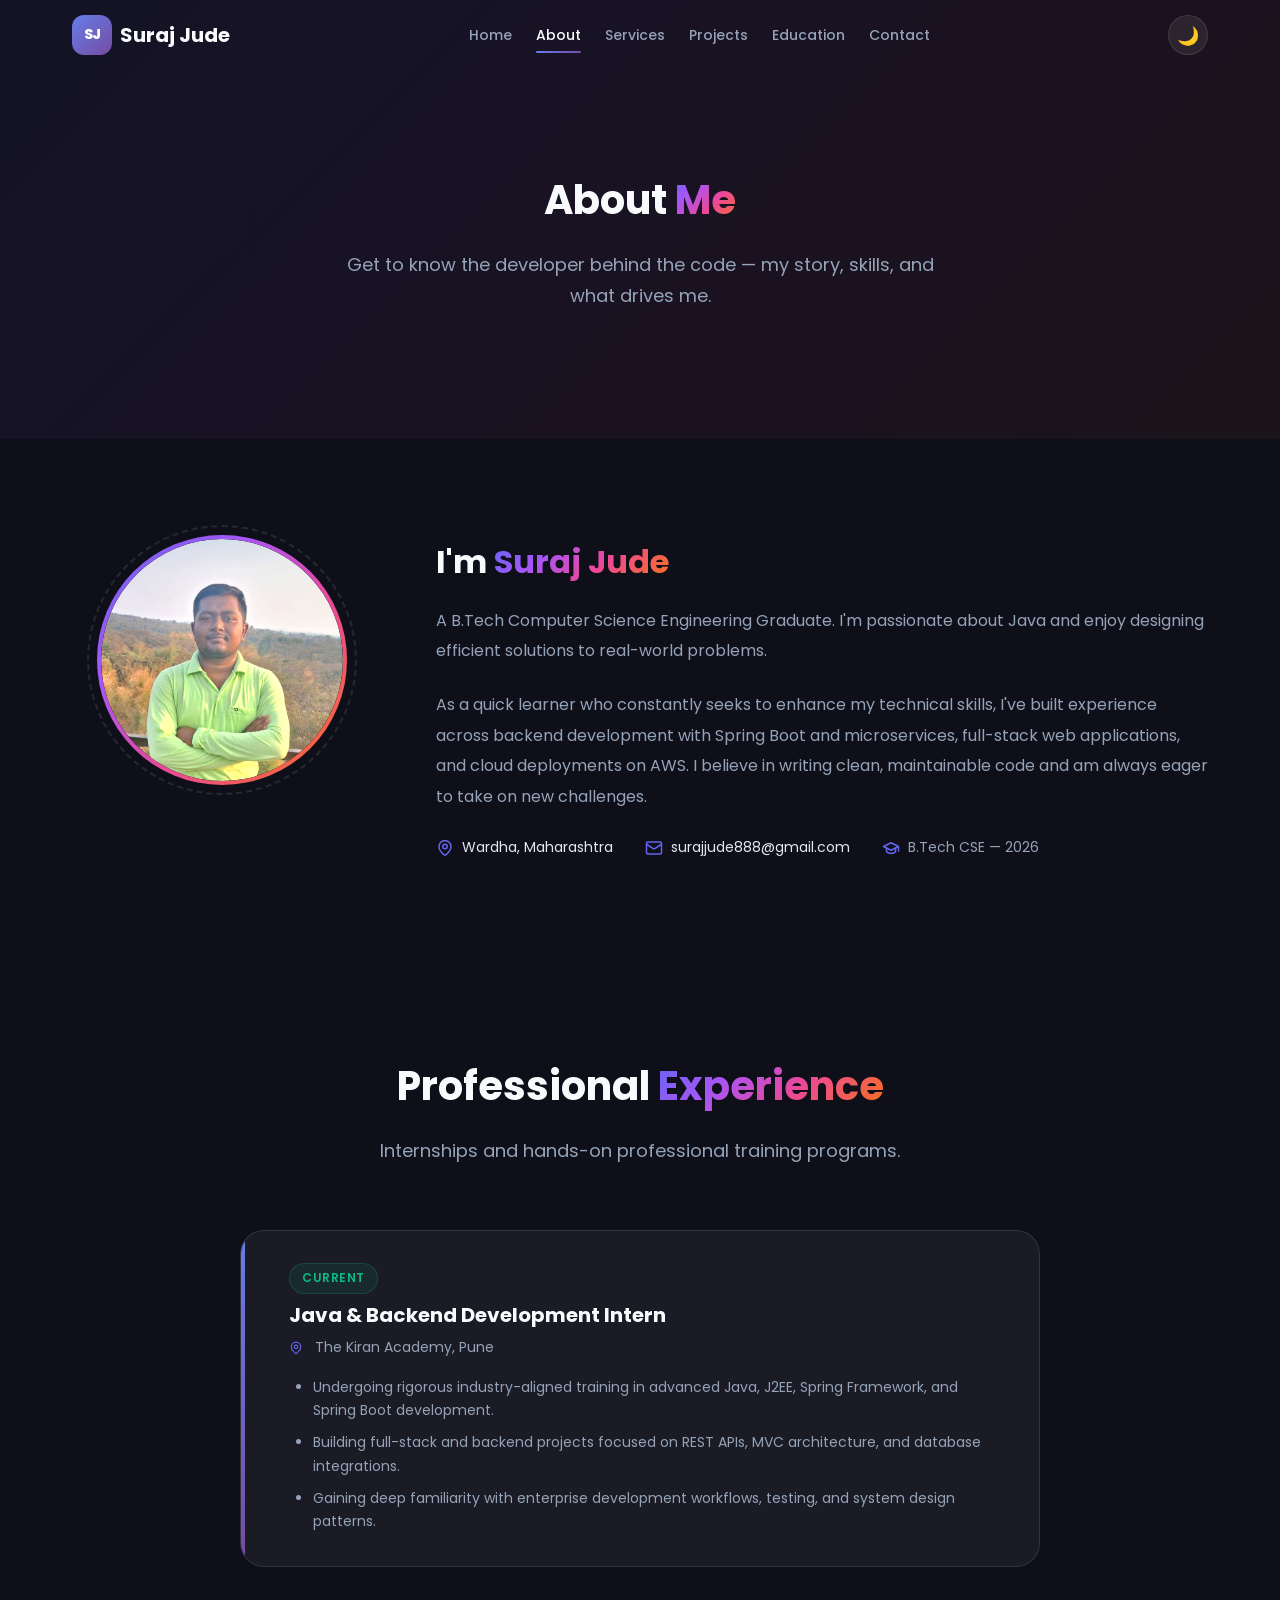
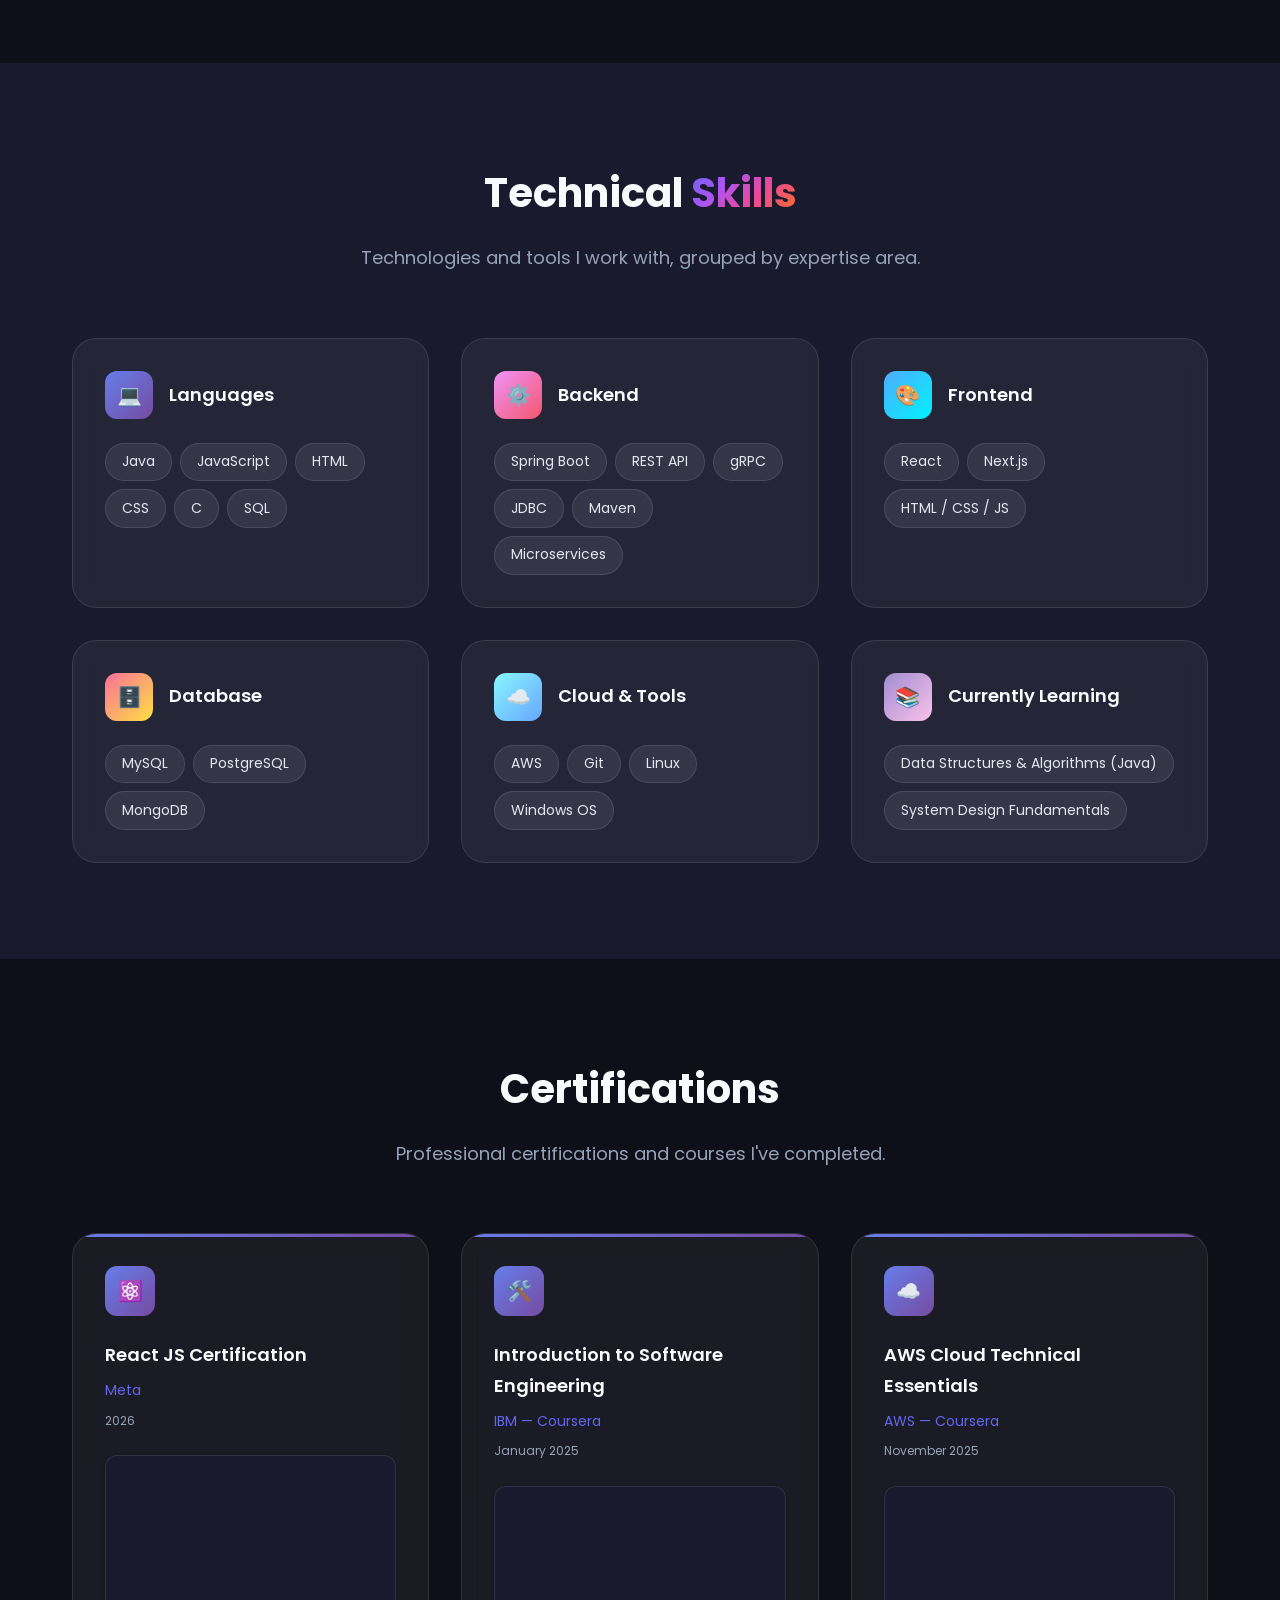
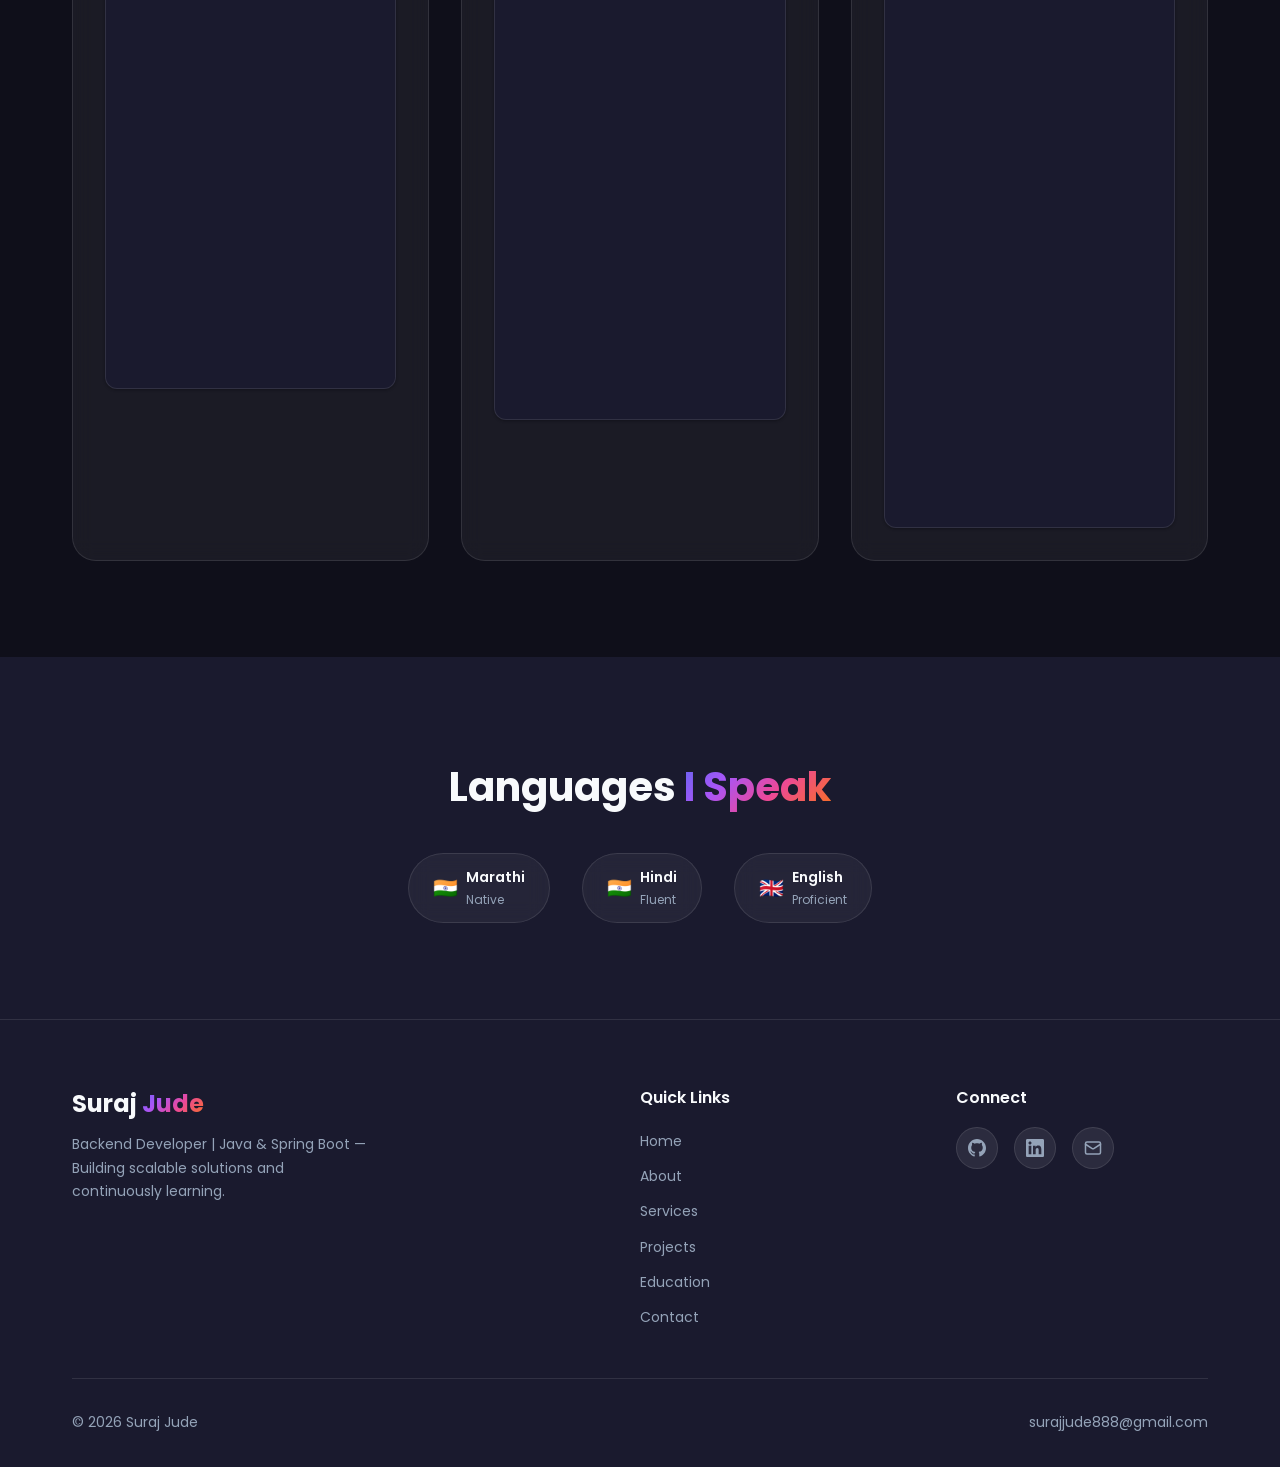
==== commit a0e0025b: "Update bio to reflect graduation status" ====
--- a/about.html
+++ b/about.html
@@ -64,7 +64,7 @@
         <div class="about-bio reveal-right">
           <h2>I'm <span class="gradient-text">Suraj Jude</span></h2>
           <p>
-            A final-year B.Tech Computer Science Engineering student at Government College of Engineering, Chandrapur. I'm passionate about Java and enjoy designing efficient solutions to real-world problems.
+            A B.Tech Computer Science Engineering Graduate. I'm passionate about Java and enjoy designing efficient solutions to real-world problems.
           </p>
           <p>
             As a quick learner who constantly seeks to enhance my technical skills, I've built experience across backend development with Spring Boot and microservices, full-stack web applications, and cloud deployments on AWS. I believe in writing clean, maintainable code and am always eager to take on new challenges.
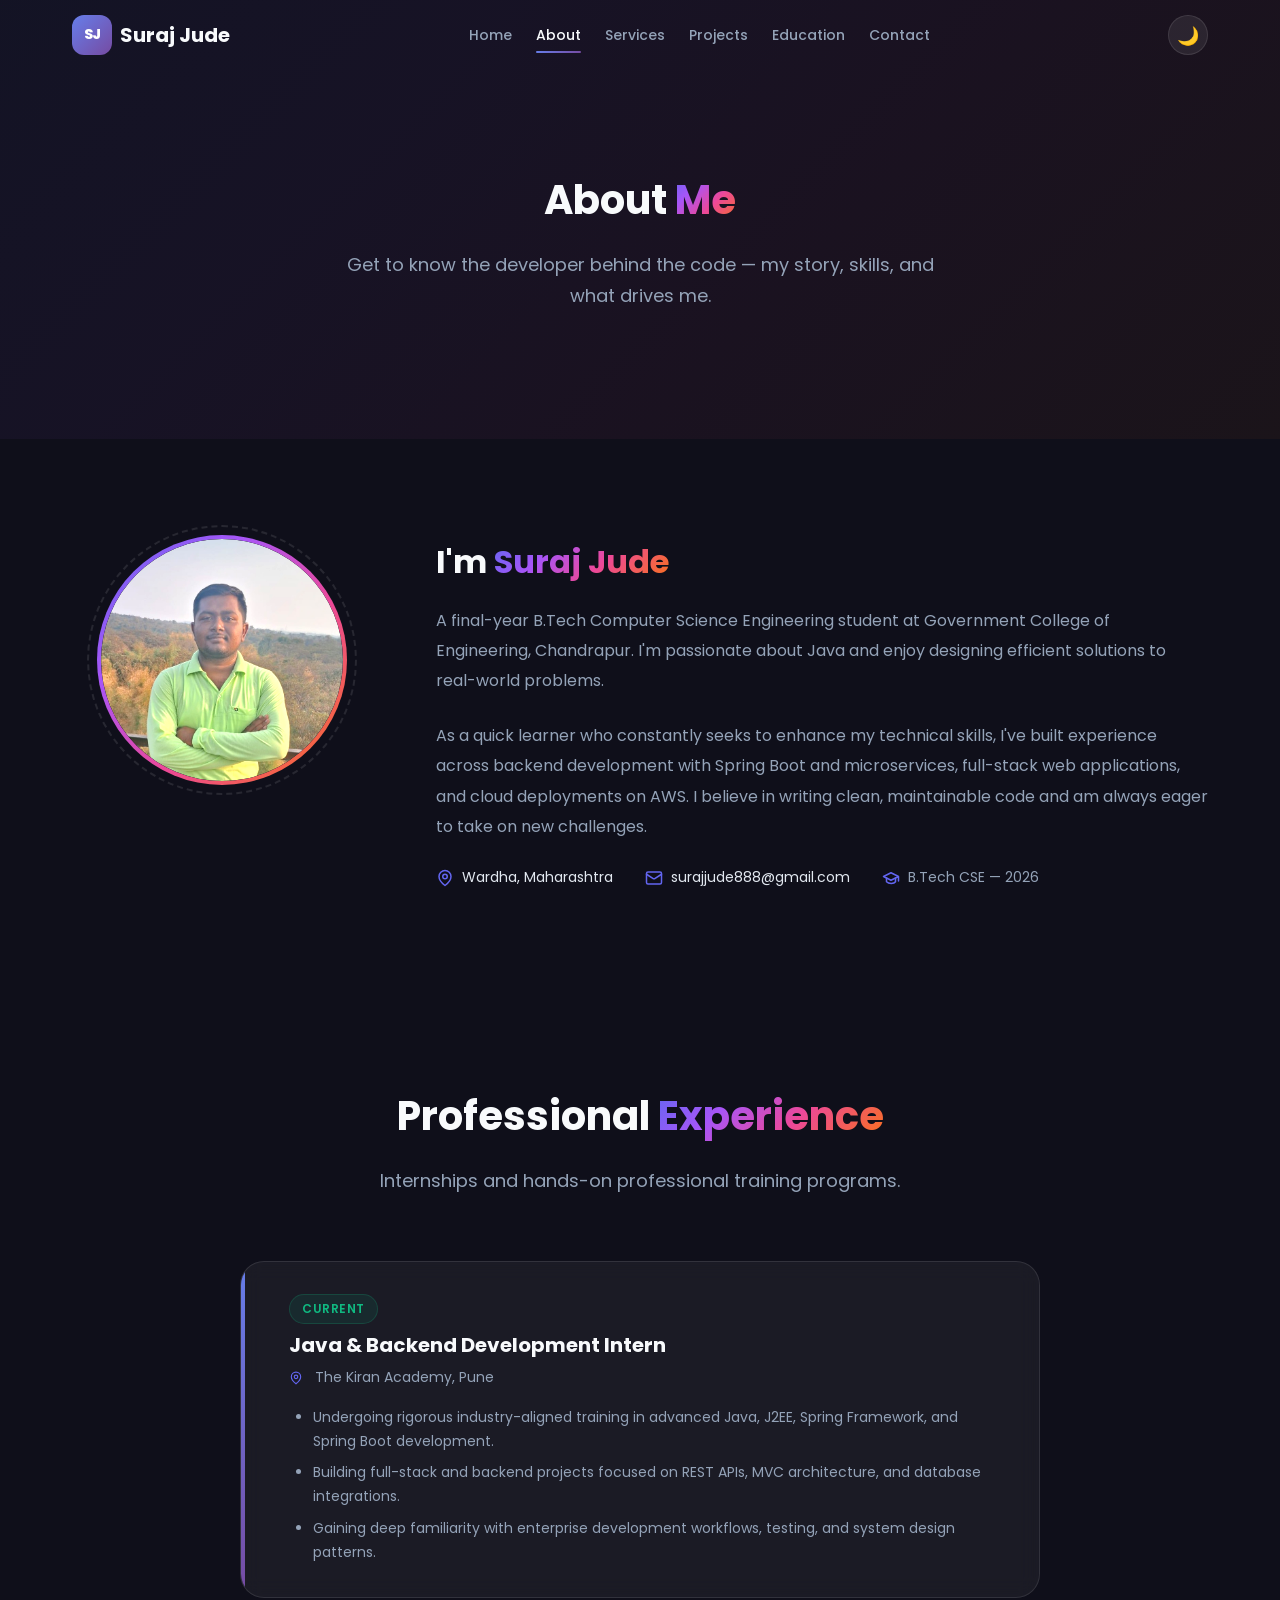
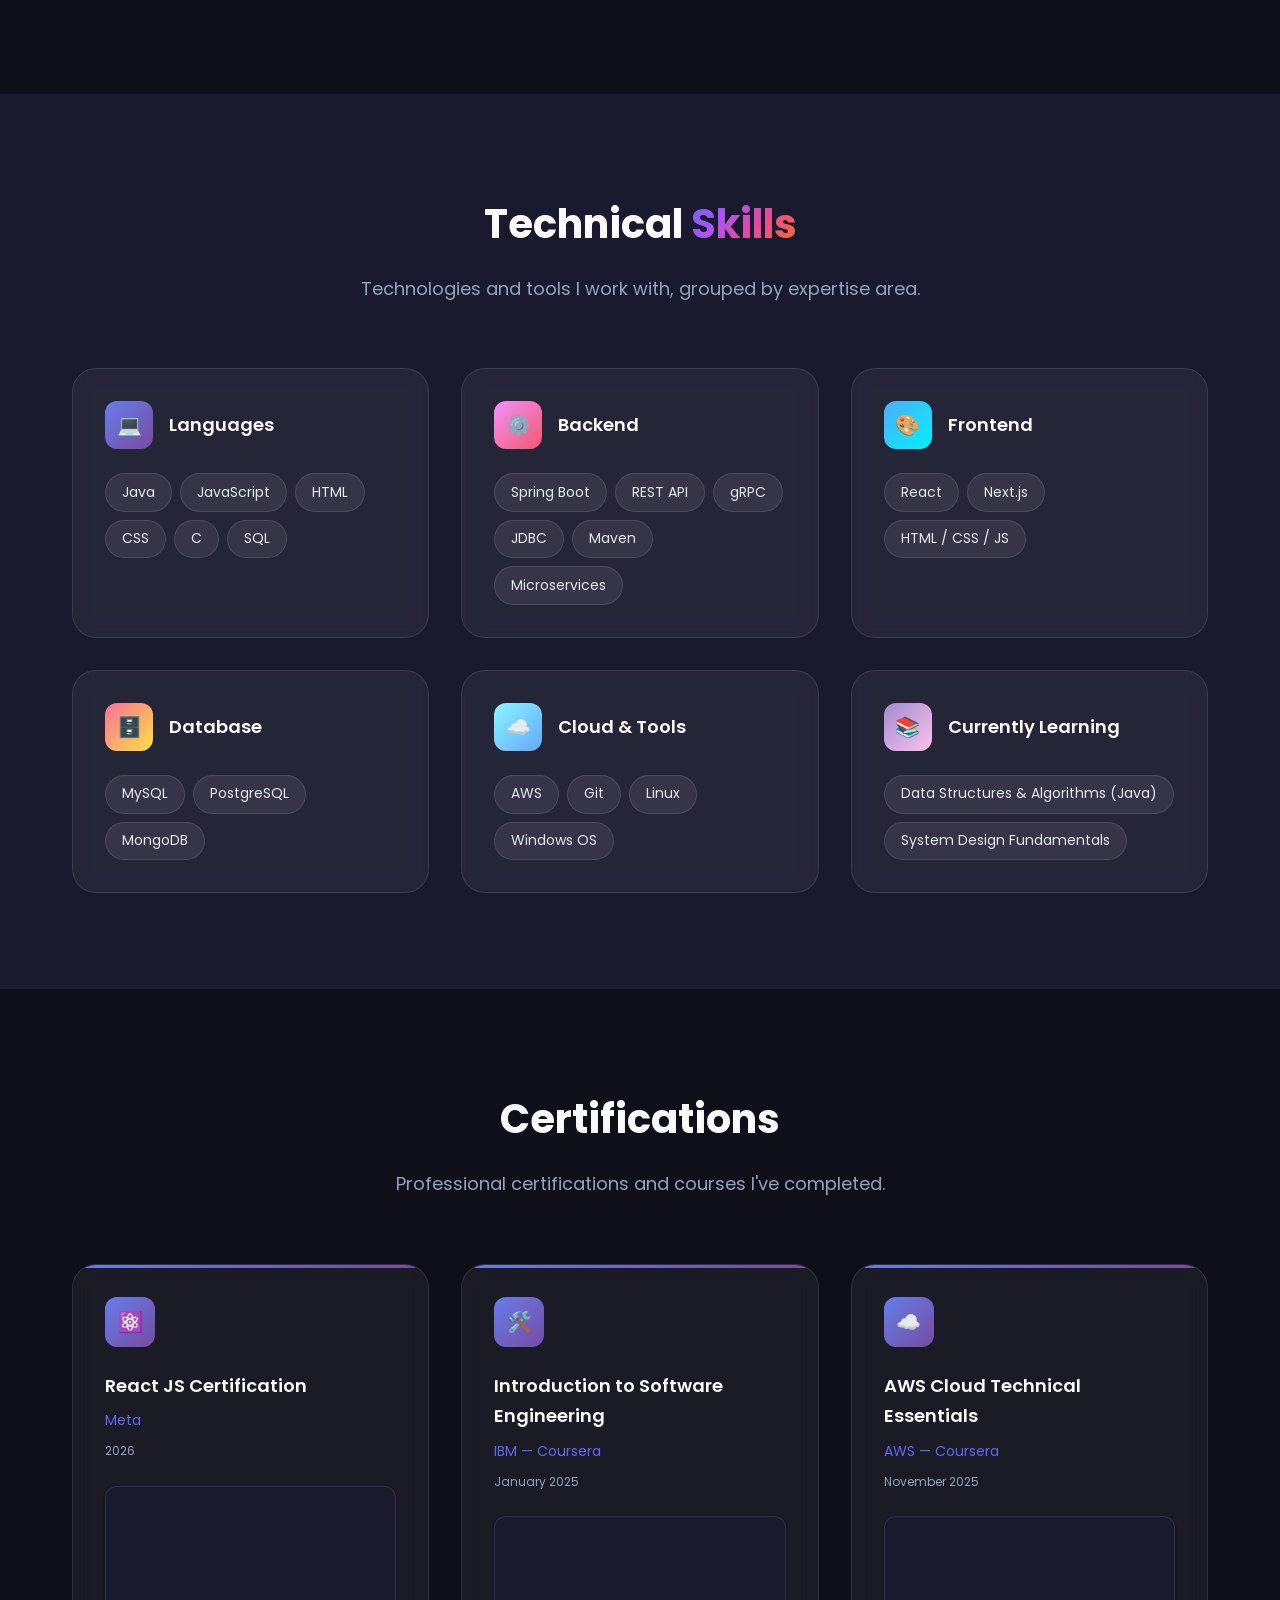
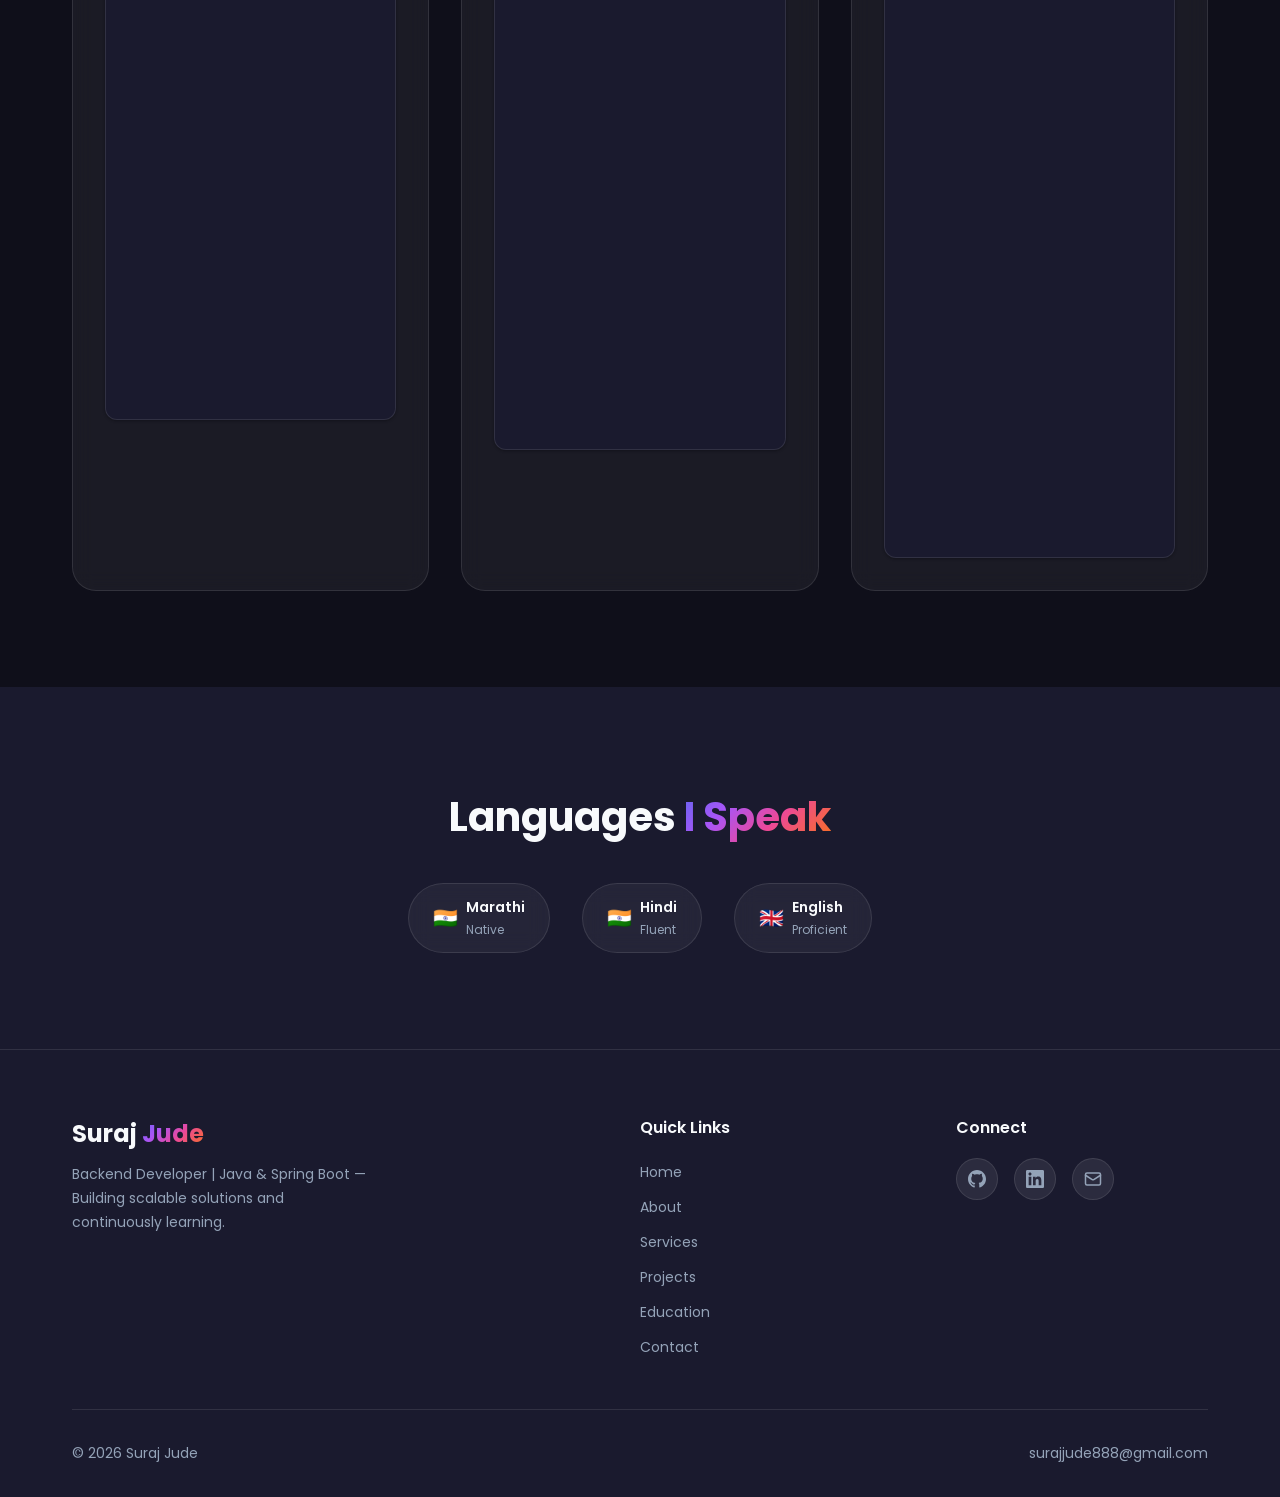
==== commit 2e97ec13: "fixing mail" ====
--- a/about.html
+++ b/about.html
@@ -64,7 +64,7 @@
         <div class="about-bio reveal-right">
           <h2>I'm <span class="gradient-text">Suraj Jude</span></h2>
           <p>
-            A B.Tech Computer Science Engineering Graduate. I'm passionate about Java and enjoy designing efficient solutions to real-world problems.
+            A final-year B.Tech Computer Science Engineering student at Government College of Engineering, Chandrapur. I'm passionate about Java and enjoy designing efficient solutions to real-world problems.
           </p>
           <p>
             As a quick learner who constantly seeks to enhance my technical skills, I've built experience across backend development with Spring Boot and microservices, full-stack web applications, and cloud deployments on AWS. I believe in writing clean, maintainable code and am always eager to take on new challenges.
@@ -75,7 +75,7 @@
               <svg viewBox="0 0 24 24" fill="none" stroke="currentColor" stroke-width="2" stroke-linecap="round" stroke-linejoin="round"><path d="M20 10c0 6-8 12-8 12s-8-6-8-12a8 8 0 0 1 16 0Z"/><circle cx="12" cy="10" r="3"/></svg>
               <span>Wardha, Maharashtra</span>
             </a>
-            <a href="mailto:surajjude888@gmail.com" class="info-item" style="text-decoration:none;color:inherit;">
+            <a href="https://mail.google.com/mail/?view=cm&to=surajjude888@gmail.com" class="info-item" target="_blank" rel="noopener noreferrer" style="text-decoration:none;color:inherit;">
               <svg viewBox="0 0 24 24" fill="none" stroke="currentColor" stroke-width="2" stroke-linecap="round" stroke-linejoin="round"><rect x="2" y="4" width="20" height="16" rx="2"/><path d="m22 7-8.97 5.7a1.94 1.94 0 0 1-2.06 0L2 7"/></svg>
               <span>surajjude888@gmail.com</span>
             </a>
@@ -306,14 +306,14 @@
           <div class="footer-social-icons">
             <a href="https://github.com/Surajjude" class="social-icon" target="_blank" rel="noopener noreferrer" aria-label="GitHub"><svg width="18" height="18" viewBox="0 0 24 24" fill="currentColor"><path d="M12 0c-6.626 0-12 5.373-12 12 0 5.302 3.438 9.8 8.207 11.387.599.111.793-.261.793-.577v-2.234c-3.338.726-4.033-1.416-4.033-1.416-.546-1.387-1.333-1.756-1.333-1.756-1.089-.745.083-.729.083-.729 1.205.084 1.839 1.237 1.839 1.237 1.07 1.834 2.807 1.304 3.492.997.107-.775.418-1.305.762-1.604-2.665-.305-5.467-1.334-5.467-5.931 0-1.311.469-2.381 1.236-3.221-.124-.303-.535-1.524.117-3.176 0 0 1.008-.322 3.301 1.23.957-.266 1.983-.399 3.003-.404 1.02.005 2.047.138 3.006.404 2.291-1.552 3.297-1.23 3.297-1.23.653 1.653.242 2.874.118 3.176.77.84 1.235 1.911 1.235 3.221 0 4.609-2.807 5.624-5.479 5.921.43.372.823 1.102.823 2.222v3.293c0 .319.192.694.801.576 4.765-1.589 8.199-6.086 8.199-11.386 0-6.627-5.373-12-12-12z"/></svg></a>
             <a href="https://www.linkedin.com/in/suraj-jude-26513a316/" class="social-icon" target="_blank" rel="noopener noreferrer" aria-label="LinkedIn"><svg width="18" height="18" viewBox="0 0 24 24" fill="currentColor"><path d="M20.447 20.452h-3.554v-5.569c0-1.328-.027-3.037-1.852-3.037-1.853 0-2.136 1.445-2.136 2.939v5.667H9.351V9h3.414v1.561h.046c.477-.9 1.637-1.85 3.37-1.85 3.601 0 4.267 2.37 4.267 5.455v6.286zM5.337 7.433c-1.144 0-2.063-.926-2.063-2.065 0-1.138.92-2.063 2.063-2.063 1.14 0 2.064.925 2.064 2.063 0 1.139-.925 2.065-2.064 2.065zm1.782 13.019H3.555V9h3.564v11.452zM22.225 0H1.771C.792 0 0 .774 0 1.729v20.542C0 23.227.792 24 1.771 24h20.451C23.2 24 24 23.227 24 22.271V1.729C24 .774 23.2 0 22.222 0h.003z"/></svg></a>
-            <a href="mailto:surajjude888@gmail.com" class="social-icon" aria-label="Email"><svg width="18" height="18" viewBox="0 0 24 24" fill="none" stroke="currentColor" stroke-width="2" stroke-linecap="round" stroke-linejoin="round"><rect x="2" y="4" width="20" height="16" rx="2"/><path d="m22 7-8.97 5.7a1.94 1.94 0 0 1-2.06 0L2 7"/></svg></a>
+            <a href="https://mail.google.com/mail/?view=cm&to=surajjude888@gmail.com" class="social-icon" target="_blank" rel="noopener noreferrer" aria-label="Email"><svg width="18" height="18" viewBox="0 0 24 24" fill="none" stroke="currentColor" stroke-width="2" stroke-linecap="round" stroke-linejoin="round"><rect x="2" y="4" width="20" height="16" rx="2"/><path d="m22 7-8.97 5.7a1.94 1.94 0 0 1-2.06 0L2 7"/></svg></a>
           </div>
         </div>
       </div>
       <div class="footer-bottom">
         <p>© <span id="footer-year"></span> Suraj Jude</p>
         <div class="footer-bottom-links">
-          <a href="mailto:surajjude888@gmail.com">surajjude888@gmail.com</a>
+          <a href="https://mail.google.com/mail/?view=cm&to=surajjude888@gmail.com" target="_blank" rel="noopener noreferrer">surajjude888@gmail.com</a>
         </div>
       </div>
     </div>
--- a/css/style.css
+++ b/css/style.css
@@ -602,6 +602,7 @@
   height: 100%;
   z-index: 1;
   overflow: hidden;
+  pointer-events: none;
 }
 
 .particle {
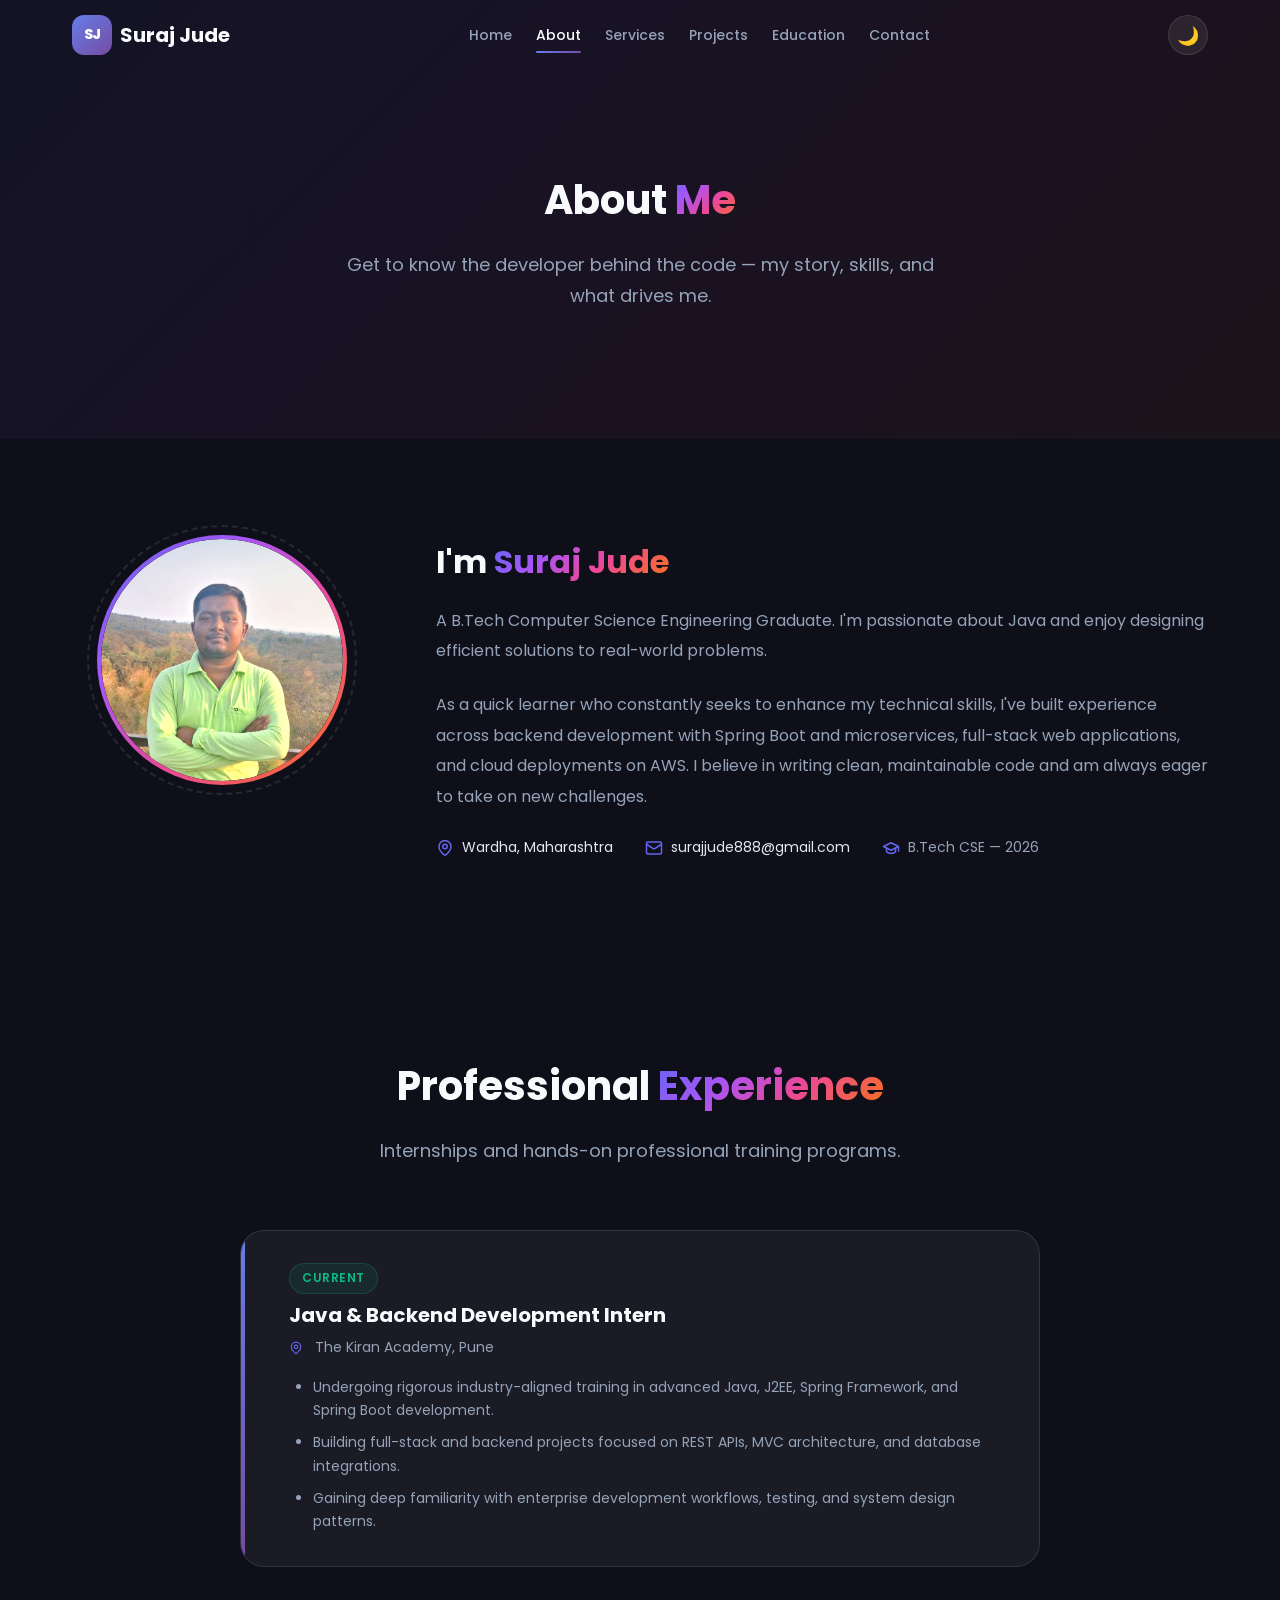
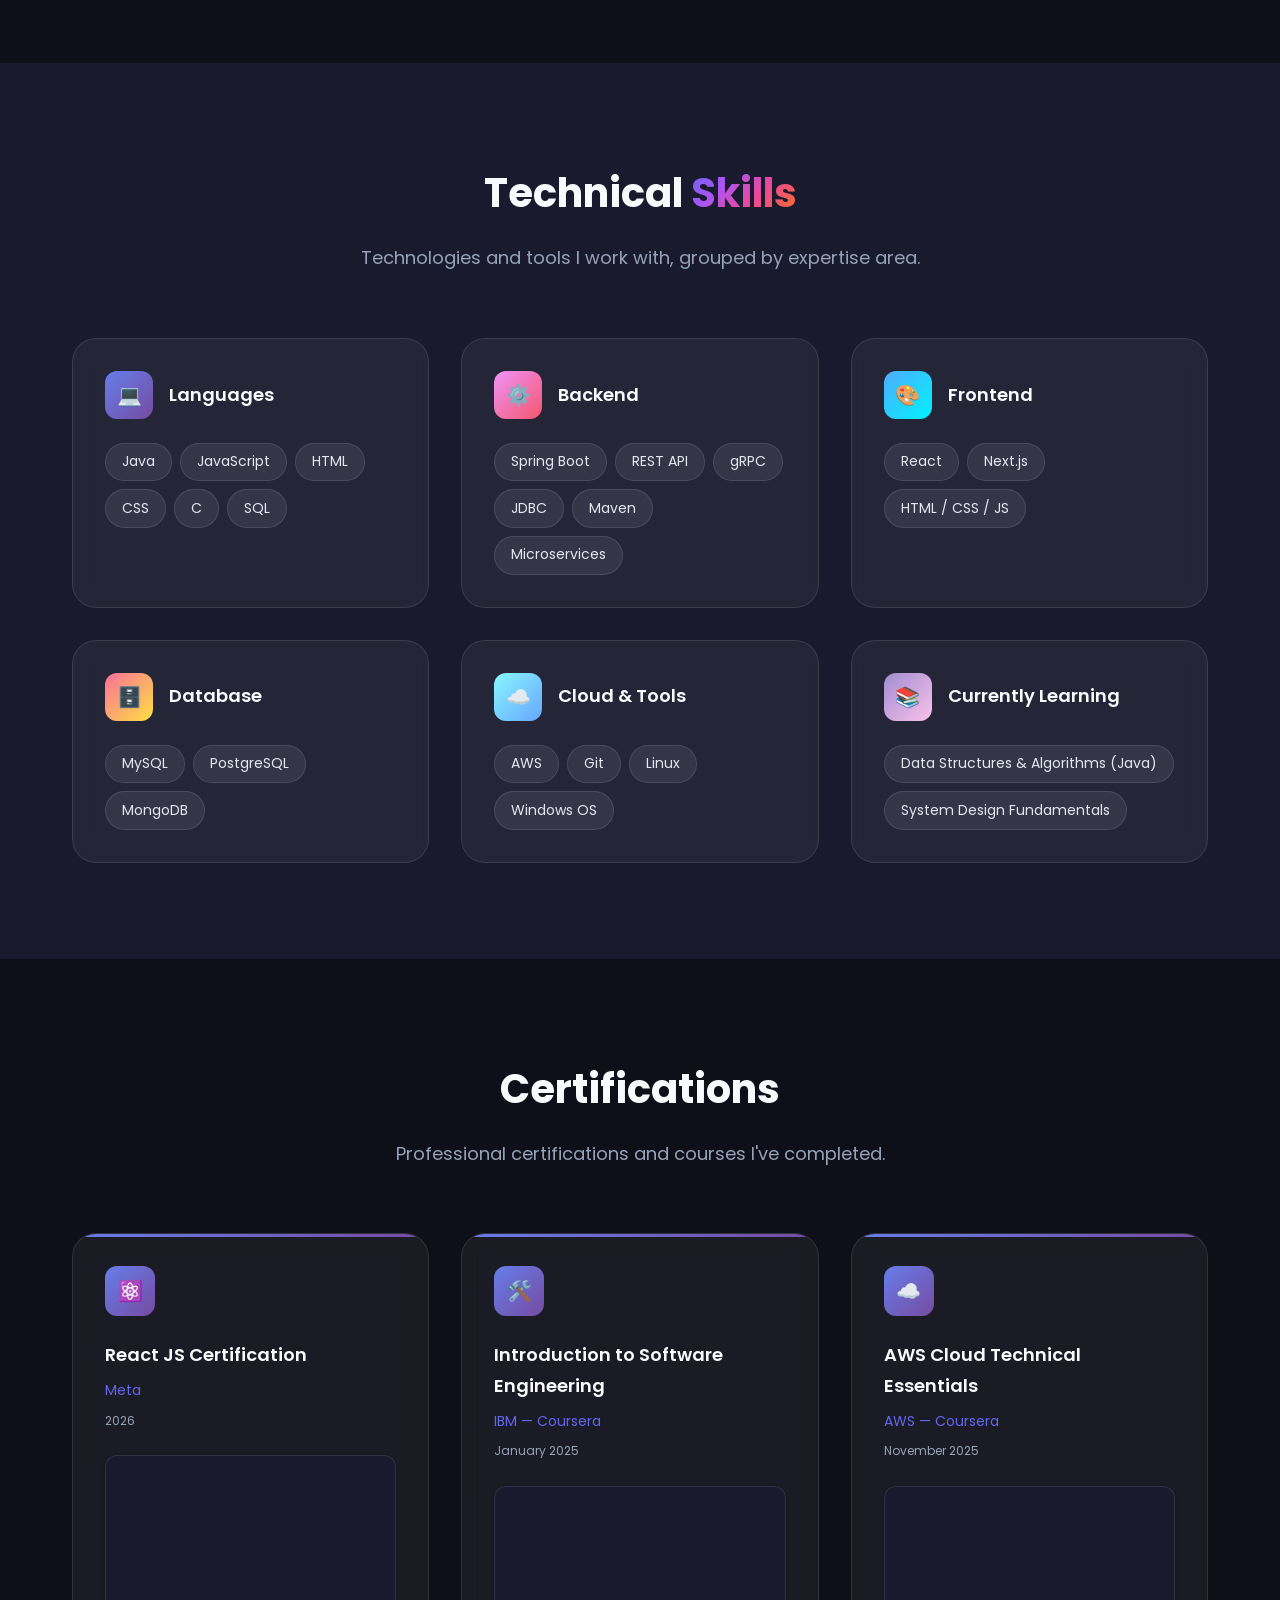
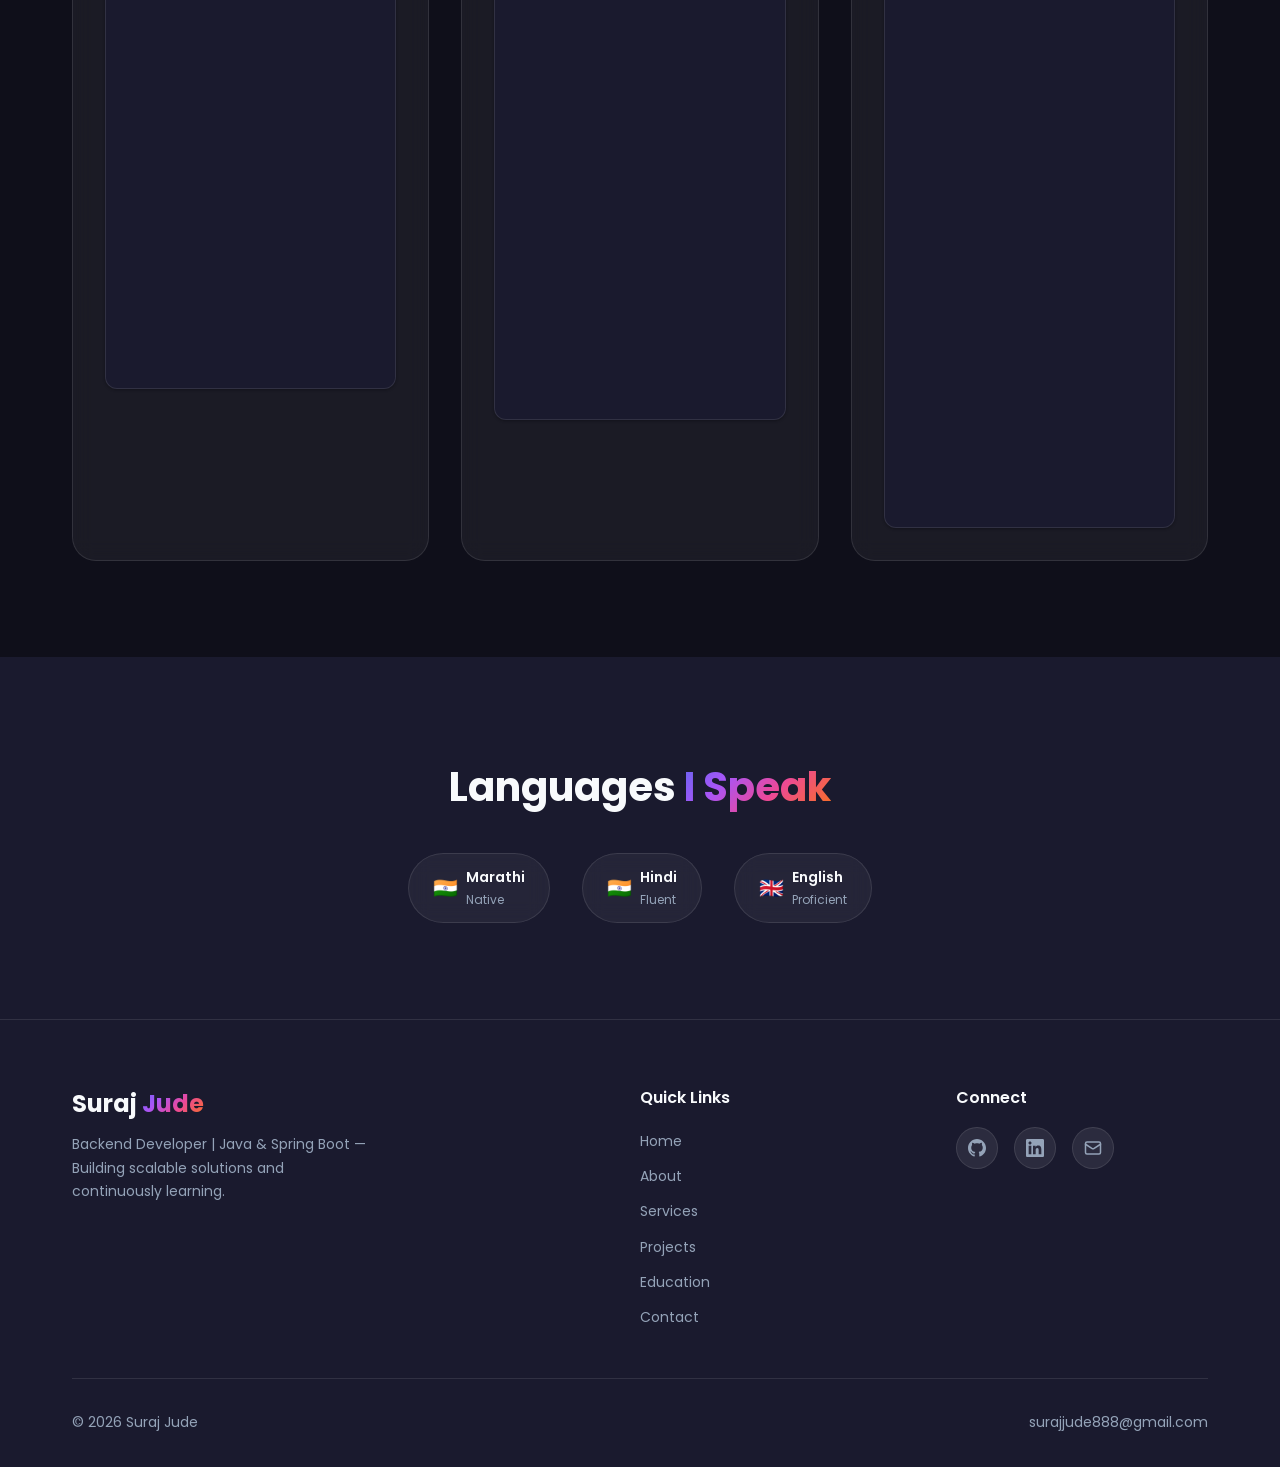
==== commit ce6a30a9: "Merge branch 'main' of https://github.com/Surajjude/portfolio-website" ====
--- a/about.html
+++ b/about.html
@@ -64,7 +64,7 @@
         <div class="about-bio reveal-right">
           <h2>I'm <span class="gradient-text">Suraj Jude</span></h2>
           <p>
-            A final-year B.Tech Computer Science Engineering student at Government College of Engineering, Chandrapur. I'm passionate about Java and enjoy designing efficient solutions to real-world problems.
+            A B.Tech Computer Science Engineering Graduate. I'm passionate about Java and enjoy designing efficient solutions to real-world problems.
           </p>
           <p>
             As a quick learner who constantly seeks to enhance my technical skills, I've built experience across backend development with Spring Boot and microservices, full-stack web applications, and cloud deployments on AWS. I believe in writing clean, maintainable code and am always eager to take on new challenges.
